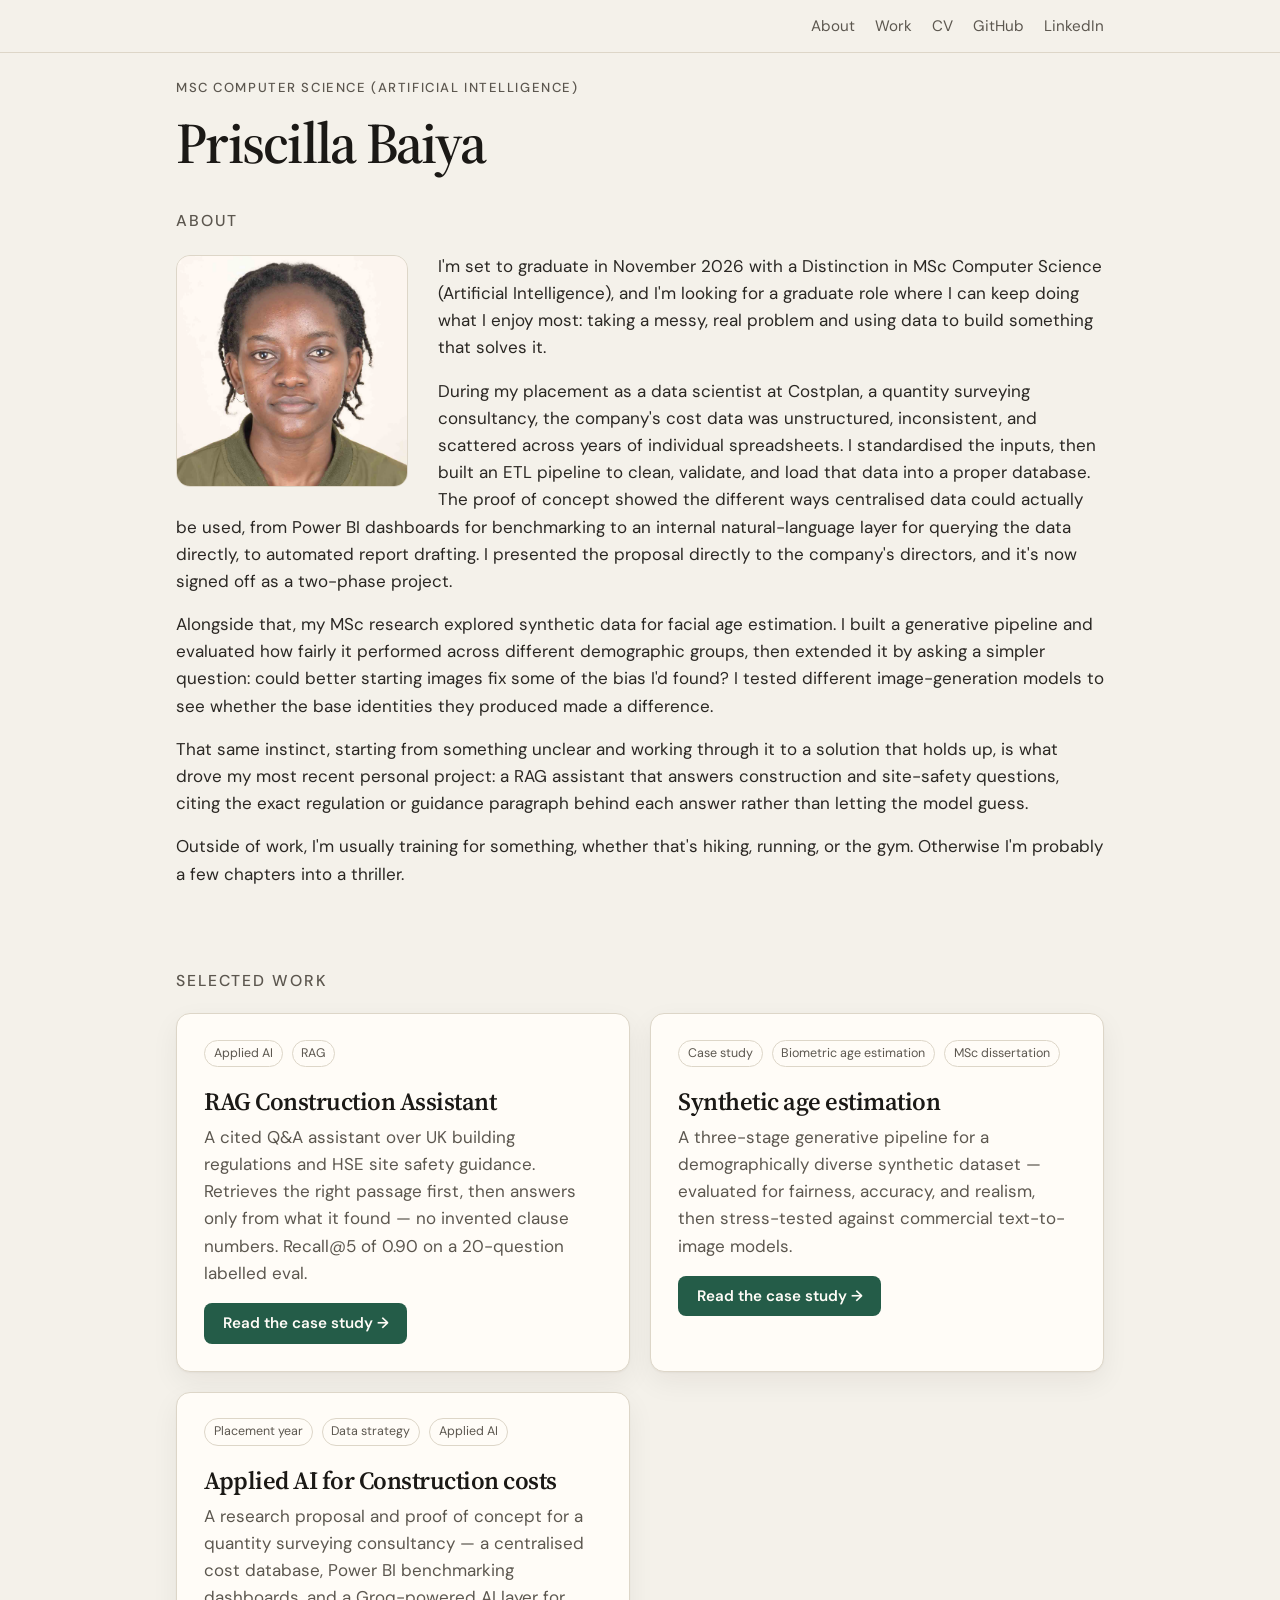
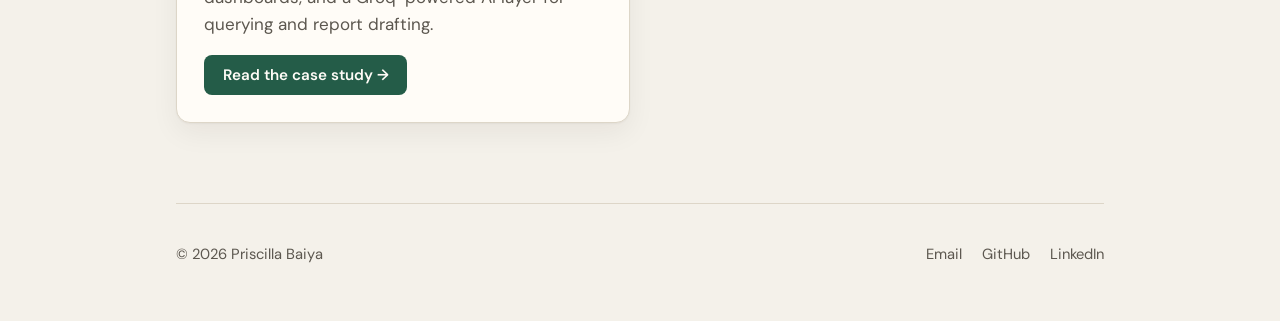
==== index.html @ 38fb129a "Point the construction case study at the cost-comparison-data-pipeline repo." ====
<!DOCTYPE html>
<html lang="en">
  <head>
    <meta charset="utf-8" />
    <meta name="viewport" content="width=device-width, initial-scale=1" />
    <title>Priscilla Baiya — Portfolio</title>
    <meta
      name="description"
      content="Portfolio of Priscilla Baiya, data scientist and MSc AI graduate. Case studies on a cited RAG assistant for UK building regulations, biometric age estimation fairness, and applied AI data pipelines."
    />
    <link rel="stylesheet" href="assets/css/style.css" />
    <link rel="stylesheet" href="assets/css/case-study.css" />
  </head>
  <body>
    <a class="skip-link" href="#main">Skip to content</a>

    <header class="site-header">
      <div class="site-header__inner">
        <nav class="nav" aria-label="Primary">
          <a href="#about">About</a>
          <a href="#work">Work</a>
          <a href="Priscilla-Baiya-CV.pdf" target="_blank" rel="noopener noreferrer">CV</a>
          <a href="https://github.com/priscilla254" rel="noopener noreferrer">GitHub</a>
          <a href="https://www.linkedin.com/in/priscilla-baiya-3439ba217" rel="noopener noreferrer">LinkedIn</a>
        </nav>
      </div>
    </header>

    <main id="main">
      <section class="hero">
        <p class="eyebrow">MSc Computer Science (Artificial Intelligence)</p>
        <h1>Priscilla Baiya</h1>
      </section>

      <section class="section" id="about">
        <h2>About</h2>
        <div class="about">
          <img
            class="about__photo"
            src="assets/images/profile.jpg"
            alt="Portrait of Priscilla Baiya"
            width="640"
            height="800"
          />
          <div class="about__copy">
            <p>
              I'm set to graduate in November 2026 with a Distinction in MSc Computer Science (Artificial Intelligence), 
              and I'm looking for a graduate role where I can keep doing what I enjoy most: 
              taking a messy, real problem and using data to build something that solves it.
            </p>
            <p>
              During my placement as a data scientist at Costplan, a
              quantity surveying consultancy, the company's cost data was
              unstructured, inconsistent, and scattered across years of
              individual spreadsheets. I standardised the inputs, then built an ETL
              pipeline to clean, validate, and load that data into a proper
              database. The proof of concept showed the different ways
              centralised data could actually be used, from Power BI
              dashboards for benchmarking to an internal natural-language
              layer for querying the data directly, to automated report
              drafting. I presented the proposal directly to the company's
              directors, and it's now signed off as a two-phase project.
            </p>
            <p>
              Alongside that, my MSc research explored synthetic data for
              facial age estimation. I built a generative pipeline and
              evaluated how fairly it performed across different demographic
              groups, then extended it by asking a simpler question: could
              better starting images fix some of the bias I'd found? I
              tested different image-generation models to see whether the
              base identities they produced made a difference.
            </p>
            <p>
                That same instinct, starting from something unclear and working
                through it to a solution that holds up, is what drove my most recent
                personal project: a RAG assistant that answers construction and
                site-safety questions, citing the exact regulation or guidance
                paragraph behind each answer rather than letting the model guess.
            </p>

            <p>
              Outside of work, I'm usually training for something, whether
              that's hiking, running, or the gym. Otherwise I'm probably a
              few chapters into a thriller.
            </p>
          </div>
        </div>
      </section>

      <section class="section" id="work">
        <h2>Selected work</h2>

        <div class="work-grid">
        <a class="card" href="case-studies/rag-construction-assistant/">
          <div>
            <p class="card__meta">
              <span class="tag">Applied AI</span>
              <span class="tag">RAG</span>
            </p>
            <h3>RAG Construction Assistant</h3>
            <p>
              A cited Q&amp;A assistant over UK building regulations and HSE
              site safety guidance. Retrieves the right passage first, then
              answers only from what it found — no invented clause numbers.
              Recall@5 of 0.90 on a 20-question labelled eval.
            </p>
            <p class="card__cta">Read the case study →</p>
          </div>
        </a>

        <a class="card" href="case-studies/synthetic-age-estimation/">
          <div>
            <p class="card__meta">
              <span class="tag">Case study</span>
              <span class="tag">Biometric age estimation</span>
              <span class="tag">MSc dissertation</span>
            </p>
            <h3>Synthetic age estimation</h3>
            <p>
              A three-stage generative pipeline for a demographically
              diverse synthetic dataset — evaluated for fairness, accuracy,
              and realism, then stress-tested against commercial
              text-to-image models.
            </p>
            <p class="card__cta">Read the case study →</p>
          </div>
        </a>

        <a class="card" href="case-studies/construction-cost-benchmarking/">
          <div>
            <p class="card__meta">
              <span class="tag">Placement year</span>
              <span class="tag">Data strategy</span>
              <span class="tag">Applied AI</span>
            </p>
            <h3>Applied AI for Construction costs</h3>
            <p>
              A research proposal and proof of concept for a quantity
              surveying consultancy — a centralised cost database, Power BI
              benchmarking dashboards, and a Groq-powered AI layer for
              querying and report drafting.
            </p>
            <p class="card__cta">Read the case study →</p>
          </div>
        </a>
        </div>
      </section>
    </main>

    <footer class="site-footer">
      <p>© <span id="year">2026</span> Priscilla Baiya</p>
      <p class="footer-links">
        <a href="mailto:priscillawambui8@gmail.com">Email</a>
        <a href="https://github.com/priscilla254" rel="noopener noreferrer">GitHub</a>
        <a href="https://www.linkedin.com/in/priscilla-baiya-3439ba217" rel="noopener noreferrer">LinkedIn</a>
      </p>
    </footer>
  </body>
</html>
---- assets/css/style.css ----
@import url("https://fonts.googleapis.com/css2?family=Source+Serif+4:ital,opsz,wght@0,8..60,400;0,8..60,600;0,8..60,700;1,8..60,400&family=DM+Sans:ital,opsz,wght@0,9..40,400;0,9..40,500;0,9..40,600;1,9..40,400&display=swap");

:root {
  --paper: #f4f1ea;
  --card: #fffcf7;
  --ink: #1b1916;
  --muted: #5c574f;
  --line: #ddd6c8;
  --accent: #245c48;
  --accent-soft: #e7f0eb;
  --placeholder: #ece7dc;
  --radius: 14px;
  --shadow: 0 1px 2px rgba(27, 25, 22, 0.04), 0 10px 28px rgba(27, 25, 22, 0.06);
  --max: 42rem;
  --wide: 58rem;
}

*,
*::before,
*::after {
  box-sizing: border-box;
}

html {
  scroll-behavior: smooth;
  scroll-padding-top: 4.25rem;
}

body {
  margin: 0;
  background: var(--paper);
  color: var(--ink);
  font-family: "DM Sans", system-ui, sans-serif;
  font-size: 1.0625rem;
  line-height: 1.6;
  text-rendering: optimizeLegibility;
}

img {
  max-width: 100%;
  height: auto;
  display: block;
}

a {
  color: var(--accent);
  text-decoration-thickness: 1px;
  text-underline-offset: 0.18em;
}

a:hover {
  color: var(--ink);
}

:focus-visible {
  outline: 2px solid var(--accent);
  outline-offset: 3px;
}

.skip-link {
  position: absolute;
  left: 1rem;
  top: -4rem;
  z-index: 40;
  padding: 0.5rem 0.85rem;
  background: var(--ink);
  color: var(--paper);
  border-radius: 6px;
}

.skip-link:focus {
  top: 1rem;
}

.site-footer,
.hero,
.section,
.article-wrap {
  width: min(var(--wide), calc(100% - 2.5rem));
  margin-inline: auto;
}

.site-header {
  position: sticky;
  top: 0;
  z-index: 20;
  width: 100%;
  margin: 0;
  padding: 0;
  background: var(--paper);
  border-bottom: 1px solid var(--line);
}

.site-header__inner {
  display: flex;
  align-items: center;
  justify-content: flex-end;
  gap: 1rem;
  width: min(var(--wide), calc(100% - 2.5rem));
  margin-inline: auto;
  padding: 0.85rem 0;
}

.site-header__inner:has(.wordmark) {
  justify-content: space-between;
}

.wordmark {
  font-weight: 600;
  letter-spacing: -0.02em;
  color: var(--ink);
  text-decoration: none;
}

.nav {
  display: flex;
  gap: 1.25rem;
  font-size: 0.95rem;
}

.nav a {
  color: var(--muted);
  text-decoration: none;
}

.nav a:hover,
.nav a[aria-current="page"] {
  color: var(--ink);
}

.hero {
  padding: 1.5rem 0 2rem;
}

.eyebrow {
  margin: 0 0 0.85rem;
  color: var(--muted);
  font-size: 0.82rem;
  font-weight: 500;
  letter-spacing: 0.12em;
  text-transform: uppercase;
}

.hero h1,
.article-header h1 {
  margin: 0;
  font-family: "Source Serif 4", Georgia, serif;
  font-size: clamp(2.35rem, 5vw, 3.6rem);
  font-weight: 600;
  letter-spacing: -0.03em;
  line-height: 1.12;
}

.hero__cta {
  display: inline-block;
  margin-top: 1.4rem;
  padding: 0.7rem 1.15rem;
  background: var(--accent);
  color: #fffcf7;
  font-weight: 600;
  font-size: 0.95rem;
  line-height: 1.2;
  border-radius: 8px;
  text-decoration: none;
  transition: background 0.2s ease;
}

.hero__cta:hover {
  background: #1c4a3a;
  color: #fffcf7;
}

.lede {
  margin: 1.1rem 0 0;
  color: var(--muted);
  font-size: clamp(1.1rem, 2vw, 1.28rem);
  line-height: 1.55;
}

.section {
  padding-bottom: 5rem;
}

.section h2 {
  margin: 0 0 1.25rem;
  font-size: calc(0.82rem + 2pt);
  font-weight: 500;
  letter-spacing: 0.12em;
  text-transform: uppercase;
  color: var(--muted);
}

.about::after {
  content: "";
  display: table;
  clear: both;
}

.about__photo {
  float: left;
  width: 14.5rem;
  max-width: 42%;
  aspect-ratio: 1;
  object-fit: cover;
  object-position: center 18%;
  margin: 0.15rem 1.85rem 0.85rem 0;
  border-radius: var(--radius);
  border: 1px solid var(--line);
  background: var(--placeholder);
}

.about__copy {
  display: contents;
}

.about__copy p {
  margin: 0 0 1rem;
  color: #2a2723;
}

.about__copy p:last-child {
  margin-bottom: 0;
}

.card {
  display: grid;
  gap: 1.35rem;
  padding: 1.6rem 1.7rem 1.7rem;
  background: var(--card);
  border: 1px solid var(--line);
  border-radius: var(--radius);
  box-shadow: var(--shadow);
  text-decoration: none;
  color: inherit;
  transition: transform 0.2s ease, border-color 0.2s ease;
}

.card:hover {
  transform: translateY(-2px);
  border-color: #cfc6b4;
  color: inherit;
}

.card__meta {
  display: flex;
  flex-wrap: wrap;
  gap: 0.55rem;
  margin: 0 0 0.7rem;
}

.tag {
  display: inline-block;
  padding: 0.18rem 0.55rem;
  border: 1px solid var(--line);
  border-radius: 999px;
  color: var(--muted);
  font-size: 0.78rem;
}

.card h3 {
  margin: 1.15rem 0 0.45rem;
  font-family: "Source Serif 4", Georgia, serif;
  font-size: 1.55rem;
  font-weight: 600;
  letter-spacing: -0.02em;
  line-height: 1.25;
}

.card p {
  margin: 0;
  color: var(--muted);
}

.card .card__cta {
  display: inline-block;
  width: fit-content;
  margin-top: 1rem;
  padding: 0.7rem 1.15rem;
  background: var(--accent);
  color: #fffcf7;
  font-weight: 600;
  font-size: 0.95rem;
  line-height: 1.2;
  border-radius: 8px;
  transition: background 0.2s ease;
}

.card:hover .card__cta {
  background: #1c4a3a;
  color: #fffcf7;
}

.site-footer {
  display: flex;
  flex-wrap: wrap;
  gap: 0.75rem 1.5rem;
  justify-content: space-between;
  padding: 1.5rem 0 2.5rem;
  border-top: 1px solid var(--line);
  color: var(--muted);
  font-size: 0.92rem;
}

.site-footer a {
  color: var(--muted);
  text-decoration: none;
}

.site-footer a:hover {
  color: var(--ink);
}

.footer-links {
  display: flex;
  flex-wrap: wrap;
  gap: 1rem 1.25rem;
}

/* Case study */
.article-wrap {
  max-width: var(--max);
  padding-bottom: 4.5rem;
}

.back {
  display: inline-block;
  margin: 0.4rem 0 2rem;
  color: var(--muted);
  text-decoration: none;
  font-size: 0.92rem;
}

.back:hover {
  color: var(--ink);
}

.article-header {
  margin-bottom: 2.4rem;
}

.article-header p.meta {
  margin: 1rem 0 0;
  color: var(--muted);
  font-size: 0.95rem;
}

article h2 {
  margin: 2.6rem 0 0.85rem;
  font-family: "Source Serif 4", Georgia, serif;
  font-size: 1.65rem;
  font-weight: 600;
  letter-spacing: -0.02em;
  line-height: 1.25;
}

article h3 {
  margin: 1.8rem 0 0.55rem;
  font-size: 1.08rem;
  font-weight: 600;
}

article p,
article li {
  color: #2a2723;
}

article p {
  margin: 0 0 1.05rem;
}

article table {
  width: 100%;
  border-collapse: collapse;
  font-size: 0.92rem;
}

article th,
article td {
  text-align: left;
  padding: 0.7rem 0.85rem;
  border-bottom: 1px solid var(--line);
  vertical-align: top;
}

article th {
  color: var(--muted);
  font-weight: 500;
  font-size: 0.82rem;
  letter-spacing: 0.04em;
  text-transform: uppercase;
}

article ul,
article ol {
  margin: 0 0 1.15rem;
  padding-left: 1.2rem;
}

article li + li {
  margin-top: 0.4rem;
}

.stats {
  display: grid;
  grid-template-columns: 1fr 1fr;
  gap: 0.85rem;
  margin: 1.6rem 0 1.8rem;
}

.stat {
  padding: 1.15rem 1.2rem 1.2rem;
  background: var(--accent-soft);
  border-radius: 12px;
}

.stat strong {
  display: block;
  font-family: "Source Serif 4", Georgia, serif;
  font-size: 1.45rem;
  font-weight: 600;
  letter-spacing: -0.02em;
  line-height: 1.2;
  color: var(--accent);
}

.stat span {
  display: block;
  margin-top: 0.35rem;
  color: var(--muted);
  font-size: 0.9rem;
  line-height: 1.4;
}

.figure {
  margin: 1.7rem 0 1.9rem;
}

.figure__frame {
  display: grid;
  place-items: center;
  min-height: 14rem;
  padding: 1.5rem;
  background: var(--placeholder);
  border: 1px dashed #c9c0b0;
  border-radius: 12px;
  text-align: center;
  color: var(--muted);
}

.figure__frame strong {
  display: block;
  margin-bottom: 0.3rem;
  color: var(--ink);
  font-weight: 500;
}

.figure__frame small {
  display: block;
  font-family: ui-monospace, SFMono-Regular, Menlo, Consolas, monospace;
  font-size: 0.78rem;
}

.figure img {
  width: 100%;
  border-radius: 12px;
  border: 1px solid var(--line);
  background: var(--card);
}

figcaption {
  margin-top: 0.65rem;
  color: var(--muted);
  font-size: 0.9rem;
  line-height: 1.45;
}

.callout {
  margin: 1.6rem 0;
  padding: 1.1rem 1.2rem;
  border-left: 3px solid var(--accent);
  background: var(--card);
}

.callout p {
  margin: 0;
}

@media (max-width: 640px) {
  .site-footer,
  .hero,
  .section,
  .article-wrap,
  .site-header__inner {
    width: min(var(--wide), calc(100% - 1.6rem));
  }

  .nav {
    flex-wrap: wrap;
    justify-content: flex-end;
  }

  .hero {
    padding: 1.15rem 0 1.6rem;
  }

  .stats {
    grid-template-columns: 1fr;
  }

  .about__photo {
    width: 9.75rem;
    max-width: 38%;
    margin: 0.1rem 1.1rem 0.65rem 0;
  }

  .site-footer {
    flex-direction: column;
  }

  .figure__frame {
    min-height: 11rem;
  }
}
---- assets/css/case-study.css ----
/* ---- Case study: skimmable layout additions ---- */

/* Wider wrap just for case study pages that use the two-column body */
.article-wrap--wide {
  max-width: var(--wide);
}

.article-wrap--wide .article-header,
.article-wrap--wide .lede {
  max-width: none;
  width: 100%;
}

/* At-a-glance band: the whole story in one horizontal scan */
.glance {
  display: grid;
  grid-template-columns: repeat(4, 1fr);
  gap: 0.75rem;
  margin: 2rem 0 3rem;
  padding: 1.4rem 1.5rem;
  background: var(--card);
  border: 1px solid var(--line);
  border-radius: var(--radius);
  box-shadow: var(--shadow);
}

.glance__item {
  padding-inline: 0.9rem;
  border-left: 2px solid var(--line);
}

.glance__item:first-child {
  border-left: none;
  padding-left: 0;
}

.glance__item strong {
  display: block;
  font-family: "Source Serif 4", Georgia, serif;
  font-size: 1.5rem;
  font-weight: 600;
  letter-spacing: -0.02em;
  color: var(--accent);
  line-height: 1.15;
}

.glance__item span {
  display: block;
  margin-top: 0.3rem;
  color: var(--muted);
  font-size: 0.85rem;
  line-height: 1.35;
}

.pipeline-flow {
  display: flex;
  flex-wrap: wrap;
  align-items: stretch;
  gap: 0.55rem 0.35rem;
  margin: 2rem 0 3rem;
  padding: 1.25rem 1.3rem;
  background: var(--card);
  border: 1px solid var(--line);
  border-radius: var(--radius);
  box-shadow: var(--shadow);
}

.pipeline-flow__step {
  flex: 1 1 8.5rem;
  min-width: 7.5rem;
  padding: 0.85rem 0.9rem 0.95rem;
  background: var(--paper);
  border: 1px solid var(--line);
  border-radius: 12px;
}

.pipeline-flow__step strong {
  display: block;
  font-family: "Source Serif 4", Georgia, serif;
  font-size: 1.05rem;
  font-weight: 600;
  letter-spacing: -0.02em;
  line-height: 1.2;
  color: var(--ink);
}

.pipeline-flow__step span {
  display: block;
  margin-top: 0.35rem;
  color: var(--muted);
  font-size: 0.82rem;
  line-height: 1.35;
}

.pipeline-flow__step--accent {
  background: var(--accent-soft);
  border-color: transparent;
}

.pipeline-flow__step--accent strong {
  color: var(--accent);
}

.pipeline-flow__arrow {
  display: flex;
  align-items: center;
  color: var(--accent);
  font-size: 1.15rem;
  font-weight: 600;
  padding-inline: 0.1rem;
}

@media (max-width: 900px) {
  .pipeline-flow__arrow {
    display: none;
  }
}

/* Two-column editorial layout: running text left, callouts/figures right */
.layout {
  display: grid;
  grid-template-columns: minmax(0, 1.5fr) minmax(0, 1fr);
  gap: 0 2.75rem;
  align-items: start;
}

.layout > .layout__main {
  min-width: 0;
}

.layout > .layout__rail {
  min-width: 0;
  position: sticky;
  top: 4.25rem;
  align-self: start;
  max-height: calc(100vh - 5.75rem);
  overflow-y: auto;
  display: grid;
  gap: 1.25rem;
}

/* rail cards: compact figures/callouts that sit beside the paragraph they support */
.rail-card {
  padding: 1.1rem 1.2rem 1.2rem;
  background: var(--card);
  border: 1px solid var(--line);
  border-radius: 12px;
}

.rail-card img {
  width: 100%;
  height: auto;
  border-radius: 8px;
  margin-bottom: 0.7rem;
}

.rail-card__label {
  margin: 0 0 0.35rem;
  color: var(--muted);
  font-size: 0.78rem;
  font-weight: 500;
  letter-spacing: 0.06em;
  text-transform: uppercase;
}

.rail-card p {
  margin: 0;
  color: var(--muted);
  font-size: 0.92rem;
  line-height: 1.5;
}

/* Pipeline diagram block: replaces long prose in the approach section */
.pipeline {
  margin: 1.6rem 0 1rem;
  padding: 1rem;
  background: var(--card);
  border: 1px solid var(--line);
  border-radius: var(--radius);
}

.pipeline img,
.pipeline svg {
  width: 100%;
  height: auto;
  display: block;
}

.pipeline-note {
  margin: 0.9rem 0 2rem;
  color: var(--muted);
  font-size: 0.92rem;
}

.pipeline-note a {
  font-weight: 500;
}

/* Follow-up stat grid: replaces prose-heavy summary */
.result-grid {
  display: grid;
  grid-template-columns: repeat(3, 1fr);
  gap: 0.85rem;
  margin: 1.5rem 0 2rem;
}

.result-grid .stat {
  background: var(--accent-soft);
}

.results-table-wrap {
  margin: 1.5rem 0 2rem;
  overflow-x: auto;
}

.results-table tbody tr:last-child {
  background: var(--accent-soft);
}

.results-table tbody tr:last-child th,
.results-table tbody tr:last-child td {
  font-weight: 600;
  border-bottom: none;
}

@media (max-width: 900px) {
  .layout {
    grid-template-columns: 1fr;
  }

  .layout > .layout__rail {
    position: static;
    order: -1;
    grid-template-columns: 1fr 1fr;
    max-height: none;
    overflow: visible;
  }

  .glance {
    grid-template-columns: 1fr 1fr;
  }

  .glance__item {
    border-left: none;
    padding-left: 0;
  }

  .result-grid {
    grid-template-columns: 1fr;
  }
}

@media (max-width: 640px) {
  .layout > .layout__rail {
    grid-template-columns: 1fr;
  }

  .glance {
    grid-template-columns: 1fr;
  }
}

/* Keep the sticky rail from painting over the footer */
.article-wrap--wide ~ .site-footer,
body > .site-footer {
  position: relative;
  z-index: 2;
  background: var(--paper);
}

/* Homepage: side-by-side project cards */
.work-grid {
  display: grid;
  grid-template-columns: 1fr 1fr;
  gap: 1.25rem;
}

@media (max-width: 720px) {
  .work-grid {
    grid-template-columns: 1fr;
  }

  .pager:has(> :nth-child(2)) {
    grid-template-columns: 1fr;
  }

  .pager:has(> :nth-child(2)) .pager__link:last-child {
    text-align: left;
  }
}

.page-nav {
  display: flex;
  flex-wrap: wrap;
  justify-content: space-between;
  gap: 0.75rem 1.5rem;
}

.page-nav .back {
  margin-bottom: 2rem;
}

.pager {
  display: grid;
  gap: 0.85rem;
  margin-top: 2.5rem;
  padding-top: 1.5rem;
  border-top: 1px solid var(--line);
}

.pager:has(> :nth-child(2)) {
  grid-template-columns: 1fr 1fr;
}

.pager__link {
  display: grid;
  gap: 0.25rem;
  text-decoration: none;
  color: inherit;
}

.pager__link--prev {
  text-align: left;
}

.pager:has(> :nth-child(2)) .pager__link:last-child {
  text-align: right;
}

.pager__label {
  color: var(--muted);
  font-size: 0.82rem;
  font-weight: 500;
  letter-spacing: 0.08em;
  text-transform: uppercase;
}

.pager__title {
  font-family: "Source Serif 4", Georgia, serif;
  font-size: 1.2rem;
  font-weight: 600;
  letter-spacing: -0.02em;
  line-height: 1.3;
  color: var(--accent);
}

.pager__link:hover .pager__title {
  color: var(--ink);
}
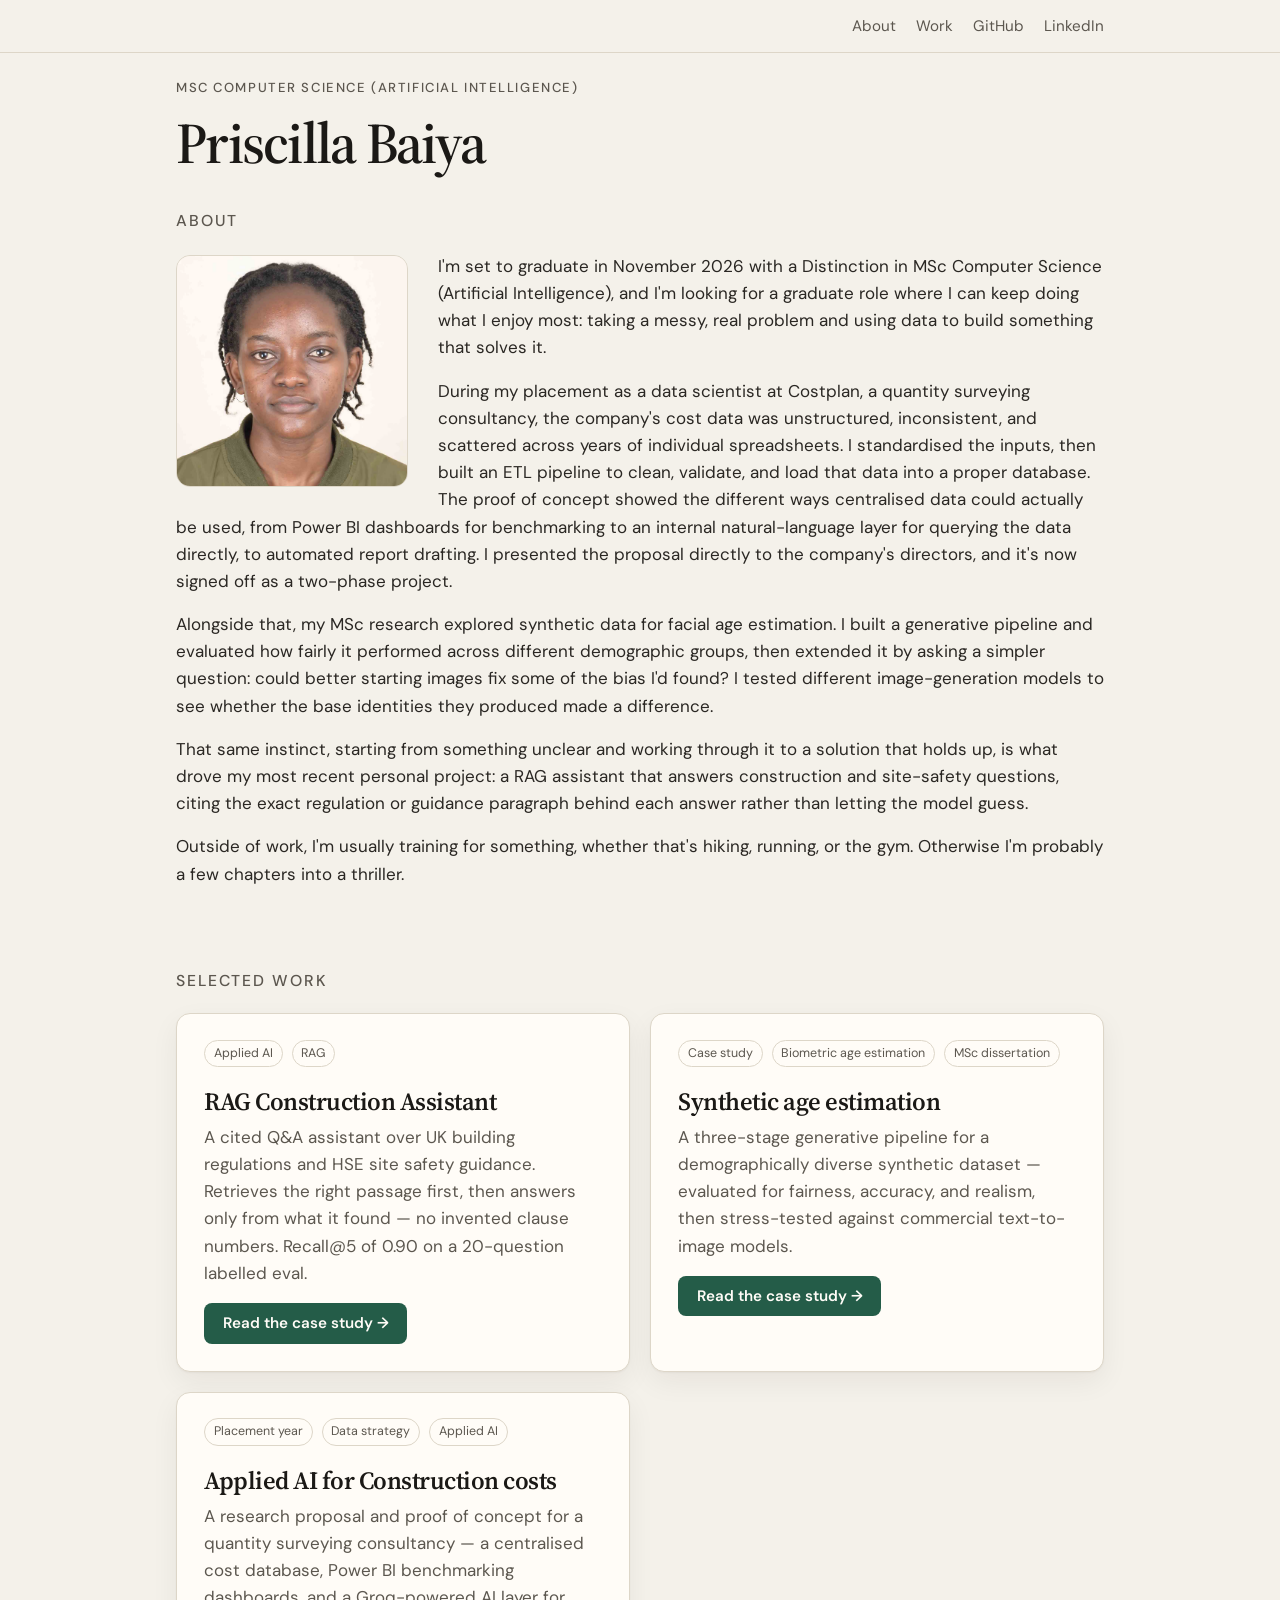
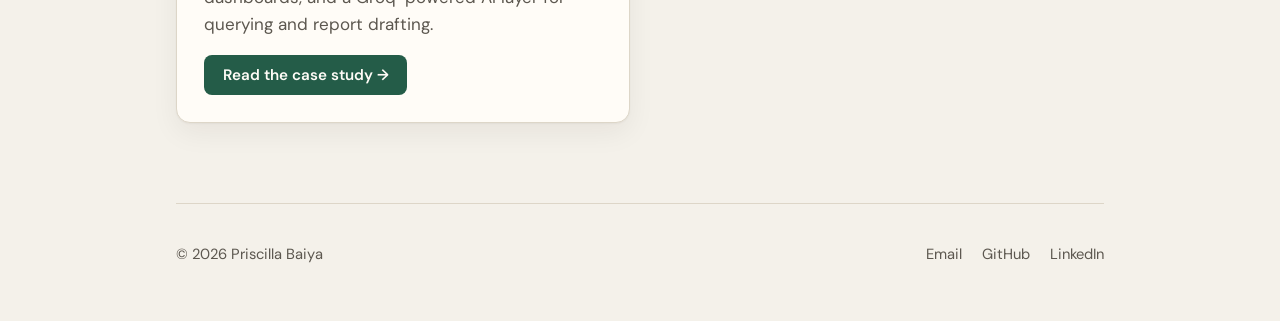
==== commit ba50220f: "remove cv from navbar" ====
--- a/index.html
+++ b/index.html
@@ -19,7 +19,6 @@
         <nav class="nav" aria-label="Primary">
           <a href="#about">About</a>
           <a href="#work">Work</a>
-          <a href="Priscilla-Baiya-CV.pdf" target="_blank" rel="noopener noreferrer">CV</a>
           <a href="https://github.com/priscilla254" rel="noopener noreferrer">GitHub</a>
           <a href="https://www.linkedin.com/in/priscilla-baiya-3439ba217" rel="noopener noreferrer">LinkedIn</a>
         </nav>
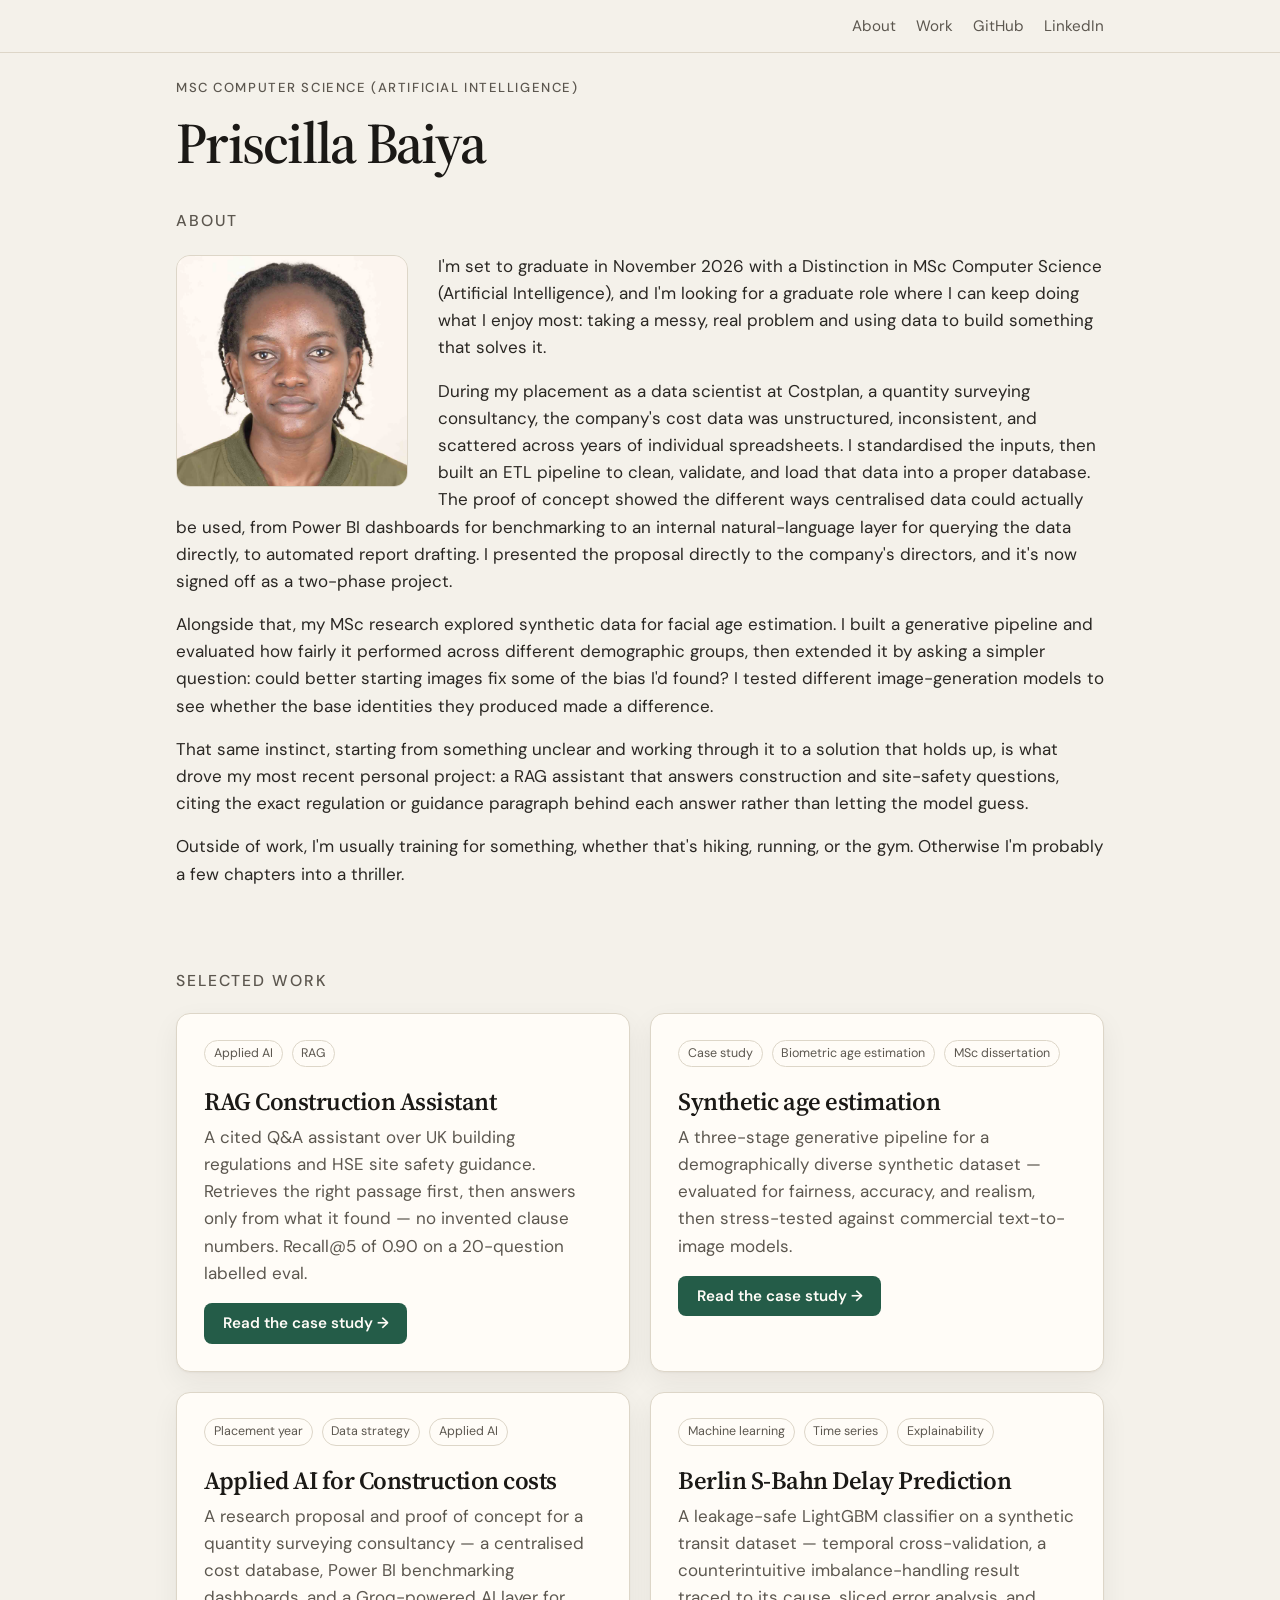
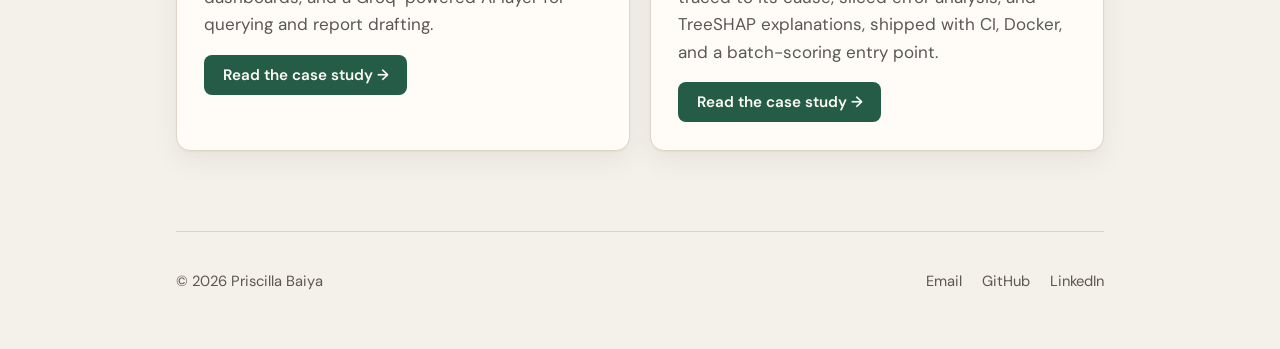
==== commit 44165512: "Add Berlin S-Bahn Delay Prediction case study A fourth case study for the leakage-safe LightGBM dela" ====
--- a/index.html
+++ b/index.html
@@ -6,7 +6,7 @@
     <title>Priscilla Baiya — Portfolio</title>
     <meta
       name="description"
-      content="Portfolio of Priscilla Baiya, data scientist and MSc AI graduate. Case studies on a cited RAG assistant for UK building regulations, biometric age estimation fairness, and applied AI data pipelines."
+      content="Portfolio of Priscilla Baiya, data scientist and MSc AI graduate. Case studies on a cited RAG assistant for UK building regulations, biometric age estimation fairness, applied AI data pipelines, and transit delay prediction."
     />
     <link rel="stylesheet" href="assets/css/style.css" />
     <link rel="stylesheet" href="assets/css/case-study.css" />
@@ -142,6 +142,25 @@
             <p class="card__cta">Read the case study →</p>
           </div>
         </a>
+
+        <a class="card" href="case-studies/sbahn-delay-prediction/">
+          <div>
+            <p class="card__meta">
+              <span class="tag">Machine learning</span>
+              <span class="tag">Time series</span>
+              <span class="tag">Explainability</span>
+            </p>
+            <h3>Berlin S-Bahn Delay Prediction</h3>
+            <p>
+              A leakage-safe LightGBM classifier on a synthetic transit
+              dataset — temporal cross-validation, a counterintuitive
+              imbalance-handling result traced to its cause, sliced error
+              analysis, and TreeSHAP explanations, shipped with CI, Docker,
+              and a batch-scoring entry point.
+            </p>
+            <p class="card__cta">Read the case study →</p>
+          </div>
+        </a>
         </div>
       </section>
     </main>
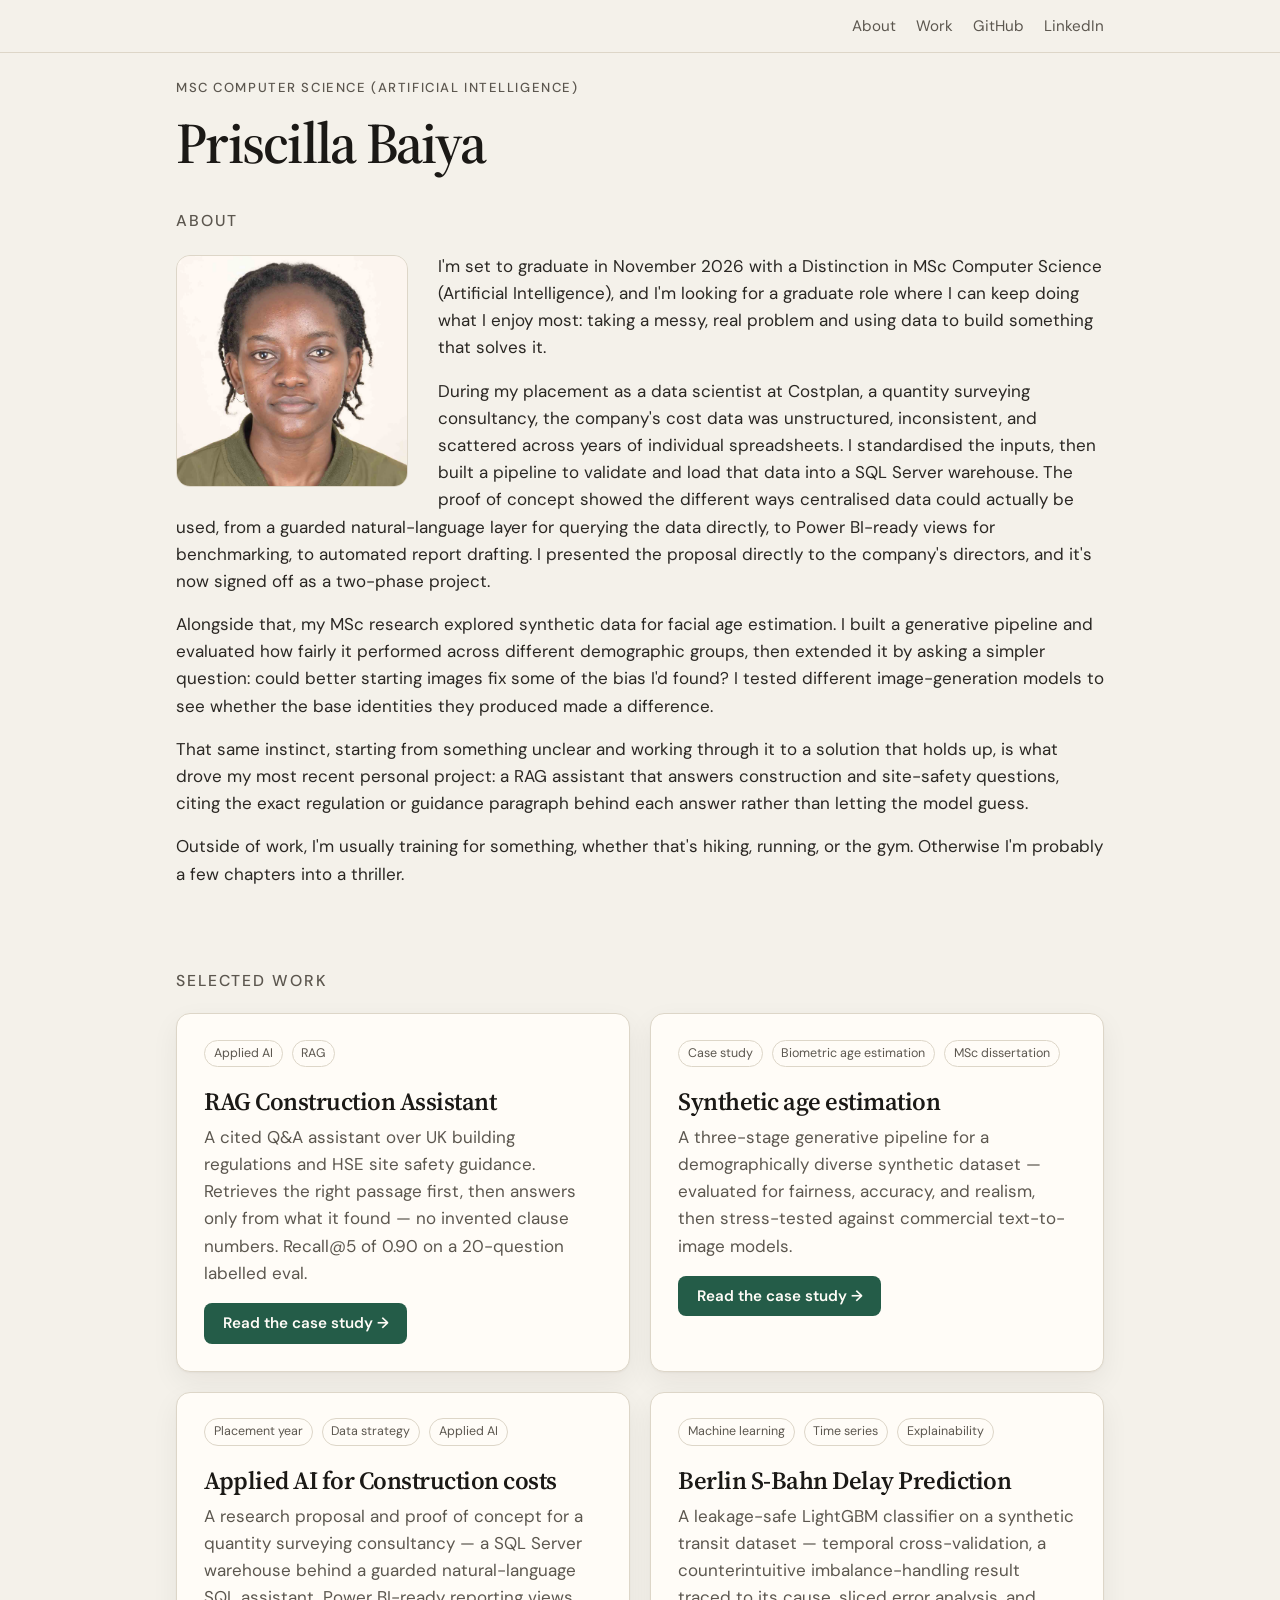
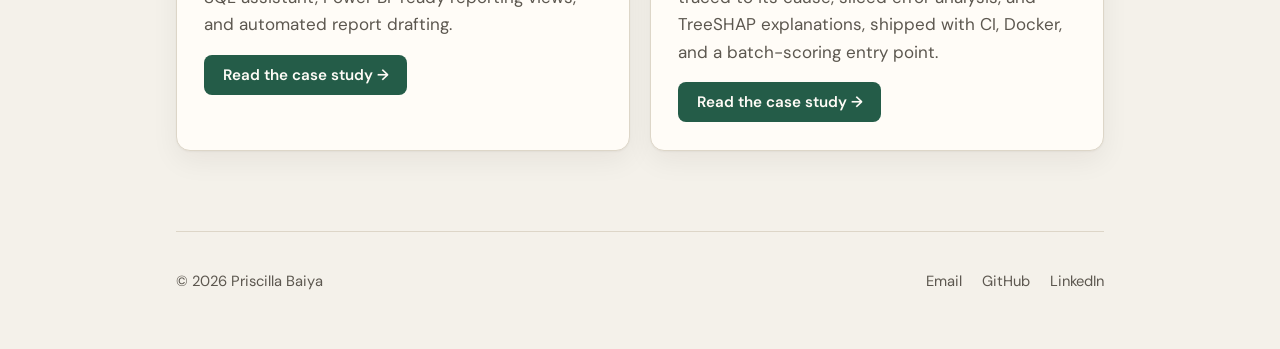
==== commit 90ebf219: "Update construction cost case study to match the current pipeline repo The project has moved past th" ====
--- a/index.html
+++ b/index.html
@@ -51,12 +51,12 @@
               During my placement as a data scientist at Costplan, a
               quantity surveying consultancy, the company's cost data was
               unstructured, inconsistent, and scattered across years of
-              individual spreadsheets. I standardised the inputs, then built an ETL
-              pipeline to clean, validate, and load that data into a proper
-              database. The proof of concept showed the different ways
-              centralised data could actually be used, from Power BI
-              dashboards for benchmarking to an internal natural-language
-              layer for querying the data directly, to automated report
+              individual spreadsheets. I standardised the inputs, then built a
+              pipeline to validate and load that data into a SQL Server
+              warehouse. The proof of concept showed the different ways
+              centralised data could actually be used, from a guarded
+              natural-language layer for querying the data directly, to
+              Power BI-ready views for benchmarking, to automated report
               drafting. I presented the proposal directly to the company's
               directors, and it's now signed off as a two-phase project.
             </p>
@@ -135,9 +135,9 @@
             <h3>Applied AI for Construction costs</h3>
             <p>
               A research proposal and proof of concept for a quantity
-              surveying consultancy — a centralised cost database, Power BI
-              benchmarking dashboards, and a Groq-powered AI layer for
-              querying and report drafting.
+              surveying consultancy — a SQL Server warehouse behind a
+              guarded natural-language SQL assistant, Power BI-ready
+              reporting views, and automated report drafting.
             </p>
             <p class="card__cta">Read the case study →</p>
           </div>
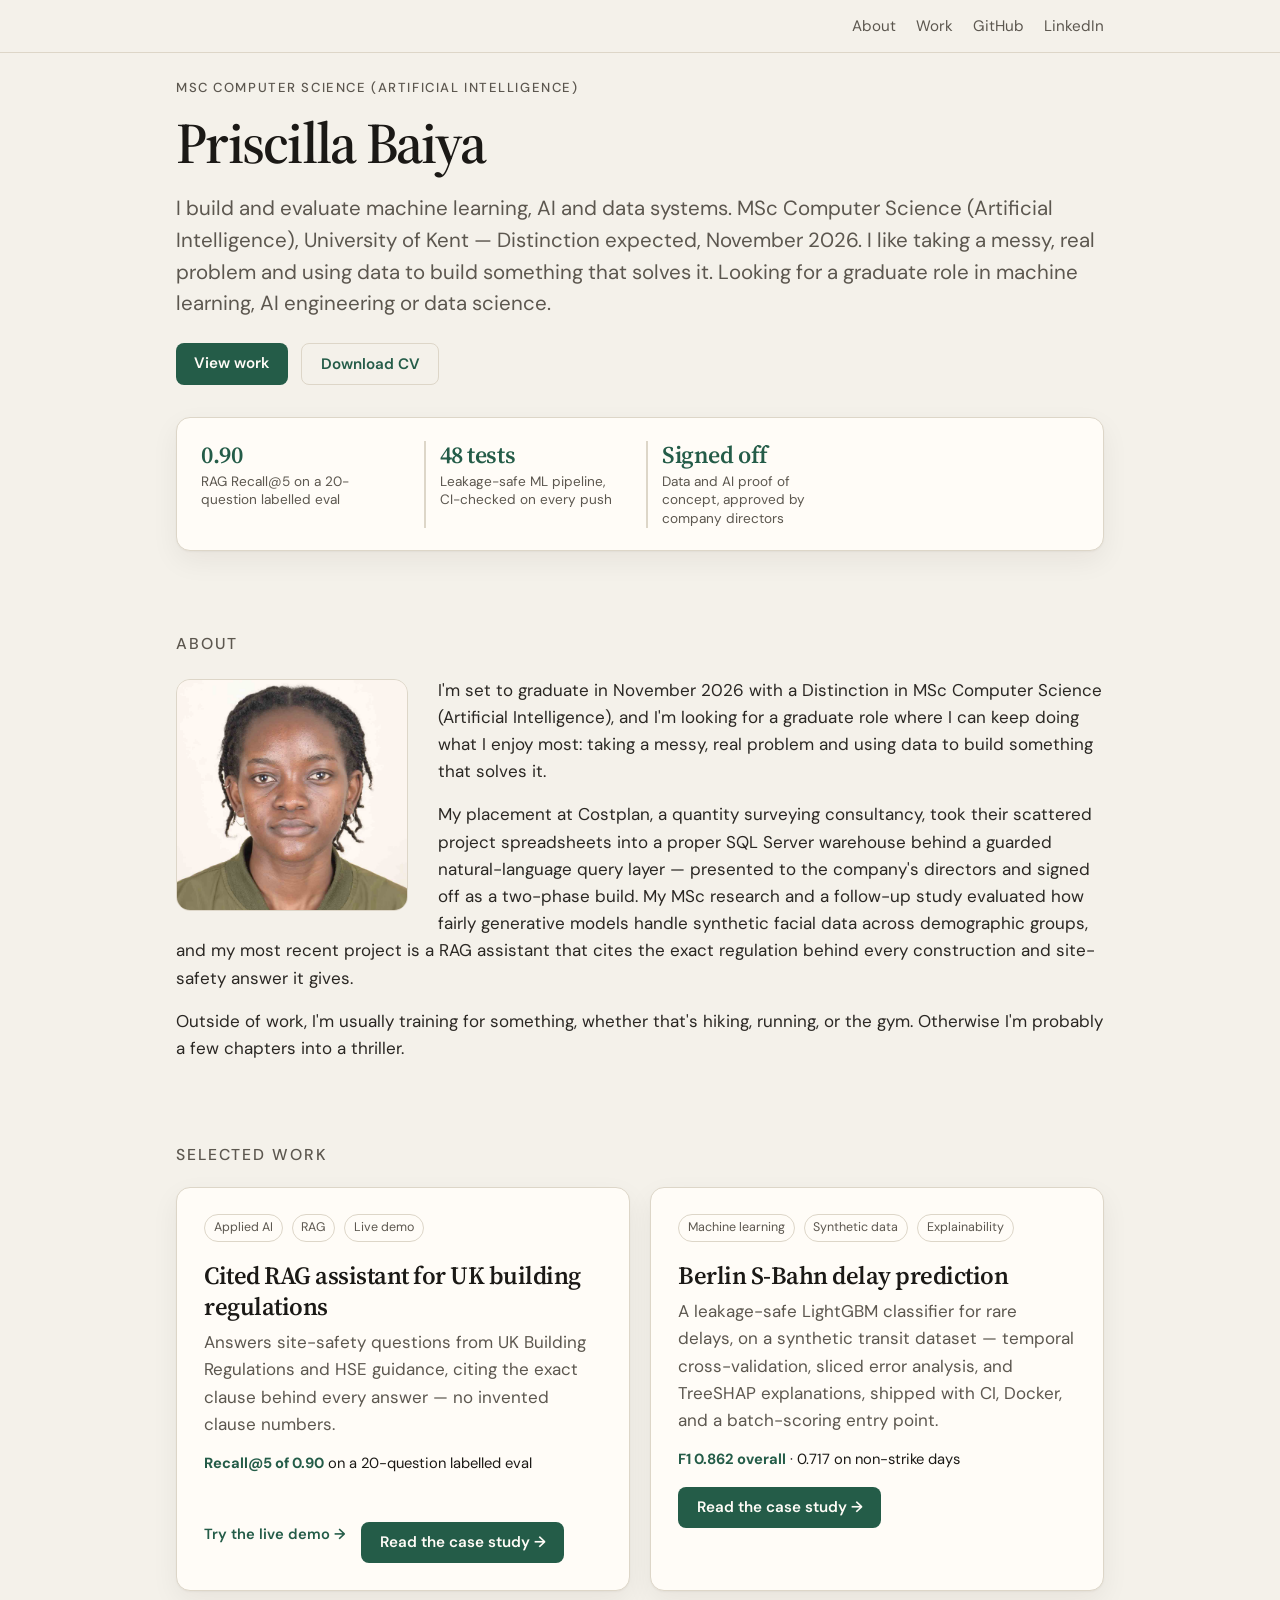
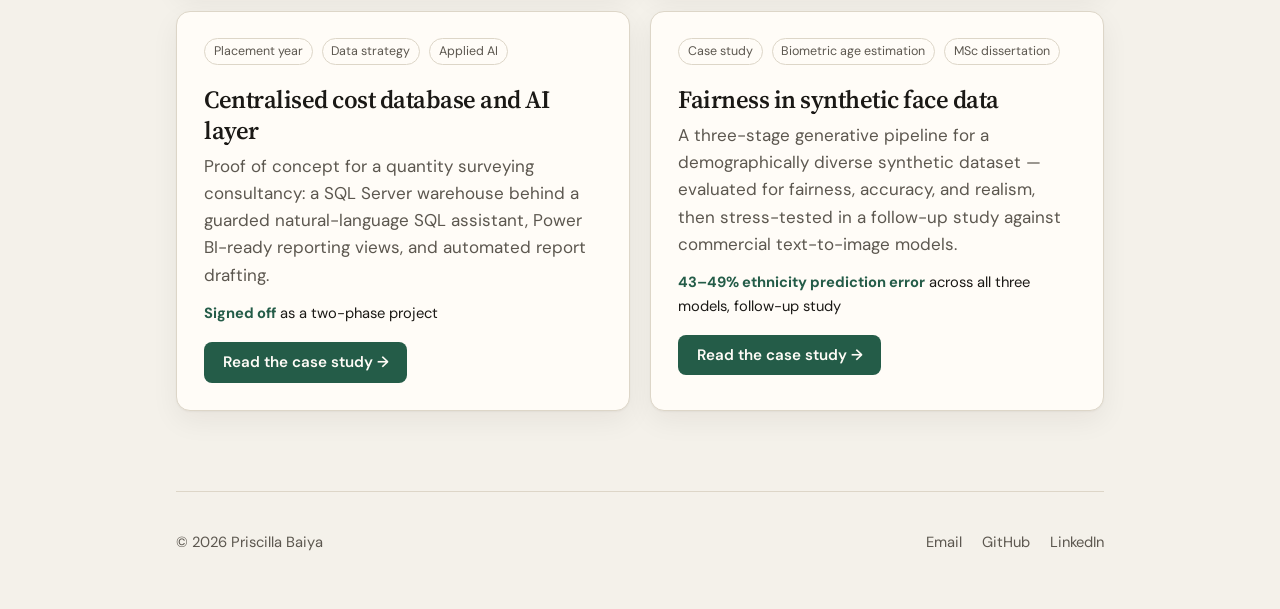
==== commit fb4edfac: "Rework homepage hero and project cards per portfolio review feedback Hero: replace the degree-line o" ====
--- a/index.html
+++ b/index.html
@@ -29,6 +29,32 @@
       <section class="hero">
         <p class="eyebrow">MSc Computer Science (Artificial Intelligence)</p>
         <h1>Priscilla Baiya</h1>
+        <p class="lede">
+          I build and evaluate machine learning, AI and data systems.
+          MSc Computer Science (Artificial Intelligence), University of
+          Kent — Distinction expected, November 2026. I like taking a
+          messy, real problem and using data to build something that
+          solves it. Looking for a graduate role in machine learning, AI
+          engineering or data science.
+        </p>
+        <p class="hero__actions">
+          <a class="hero__cta" href="#work">View work</a>
+          <a class="hero__cta hero__cta--ghost" href="assets/cv.pdf">Download CV</a>
+        </p>
+        <div class="glance hero__proof">
+          <div class="glance__item">
+            <strong>0.90</strong>
+            <span>RAG Recall@5 on a 20-question labelled eval</span>
+          </div>
+          <div class="glance__item">
+            <strong>48 tests</strong>
+            <span>Leakage-safe ML pipeline, CI-checked on every push</span>
+          </div>
+          <div class="glance__item">
+            <strong>Signed off</strong>
+            <span>Data and AI proof of concept, approved by company directors</span>
+          </div>
+        </div>
       </section>
 
       <section class="section" id="about">
@@ -43,40 +69,23 @@
           />
           <div class="about__copy">
             <p>
-              I'm set to graduate in November 2026 with a Distinction in MSc Computer Science (Artificial Intelligence), 
-              and I'm looking for a graduate role where I can keep doing what I enjoy most: 
-              taking a messy, real problem and using data to build something that solves it.
+              I'm set to graduate in November 2026 with a Distinction in MSc
+              Computer Science (Artificial Intelligence), and I'm looking for
+              a graduate role where I can keep doing what I enjoy most:
+              taking a messy, real problem and using data to build something
+              that solves it.
             </p>
             <p>
-              During my placement as a data scientist at Costplan, a
-              quantity surveying consultancy, the company's cost data was
-              unstructured, inconsistent, and scattered across years of
-              individual spreadsheets. I standardised the inputs, then built a
-              pipeline to validate and load that data into a SQL Server
-              warehouse. The proof of concept showed the different ways
-              centralised data could actually be used, from a guarded
-              natural-language layer for querying the data directly, to
-              Power BI-ready views for benchmarking, to automated report
-              drafting. I presented the proposal directly to the company's
-              directors, and it's now signed off as a two-phase project.
+              My placement at Costplan, a quantity surveying consultancy,
+              took their scattered project spreadsheets into a proper SQL
+              Server warehouse behind a guarded natural-language query
+              layer — presented to the company's directors and signed off
+              as a two-phase build. My MSc research and a follow-up study
+              evaluated how fairly generative models handle synthetic
+              facial data across demographic groups, and my most recent
+              project is a RAG assistant that cites the exact regulation
+              behind every construction and site-safety answer it gives.
             </p>
-            <p>
-              Alongside that, my MSc research explored synthetic data for
-              facial age estimation. I built a generative pipeline and
-              evaluated how fairly it performed across different demographic
-              groups, then extended it by asking a simpler question: could
-              better starting images fix some of the bias I'd found? I
-              tested different image-generation models to see whether the
-              base identities they produced made a difference.
-            </p>
-            <p>
-                That same instinct, starting from something unclear and working
-                through it to a solution that holds up, is what drove my most recent
-                personal project: a RAG assistant that answers construction and
-                site-safety questions, citing the exact regulation or guidance
-                paragraph behind each answer rather than letting the model guess.
-            </p>
-
             <p>
               Outside of work, I'm usually training for something, whether
               that's hiking, running, or the gym. Otherwise I'm probably a
@@ -90,19 +99,61 @@
         <h2>Selected work</h2>
 
         <div class="work-grid">
-        <a class="card" href="case-studies/rag-construction-assistant/">
+        <div class="card card--multi">
           <div>
             <p class="card__meta">
               <span class="tag">Applied AI</span>
               <span class="tag">RAG</span>
+              <span class="tag">Live demo</span>
             </p>
-            <h3>RAG Construction Assistant</h3>
+            <h3>Cited RAG assistant for UK building regulations</h3>
             <p>
-              A cited Q&amp;A assistant over UK building regulations and HSE
-              site safety guidance. Retrieves the right passage first, then
-              answers only from what it found — no invented clause numbers.
-              Recall@5 of 0.90 on a 20-question labelled eval.
+              Answers site-safety questions from UK Building Regulations and
+              HSE guidance, citing the exact clause behind every answer — no
+              invented clause numbers.
             </p>
+            <p class="card__metric"><strong>Recall@5 of 0.90</strong> on a 20-question labelled eval</p>
+          </div>
+          <p class="card__links">
+            <a href="https://priscilla-buildregs-assistant.streamlit.app/" target="_blank" rel="noopener noreferrer">Try the live demo →</a>
+            <a class="card__cta" href="case-studies/rag-construction-assistant/">Read the case study →</a>
+          </p>
+        </div>
+
+        <a class="card" href="case-studies/sbahn-delay-prediction/">
+          <div>
+            <p class="card__meta">
+              <span class="tag">Machine learning</span>
+              <span class="tag">Synthetic data</span>
+              <span class="tag">Explainability</span>
+            </p>
+            <h3>Berlin S-Bahn delay prediction</h3>
+            <p>
+              A leakage-safe LightGBM classifier for rare delays, on a
+              synthetic transit dataset — temporal cross-validation, sliced
+              error analysis, and TreeSHAP explanations, shipped with CI,
+              Docker, and a batch-scoring entry point.
+            </p>
+            <p class="card__metric"><strong>F1 0.862 overall</strong> · 0.717 on non-strike days</p>
+            <p class="card__cta">Read the case study →</p>
+          </div>
+        </a>
+
+        <a class="card" href="case-studies/construction-cost-benchmarking/">
+          <div>
+            <p class="card__meta">
+              <span class="tag">Placement year</span>
+              <span class="tag">Data strategy</span>
+              <span class="tag">Applied AI</span>
+            </p>
+            <h3>Centralised cost database and AI layer</h3>
+            <p>
+              Proof of concept for a quantity surveying consultancy: a SQL
+              Server warehouse behind a guarded natural-language SQL
+              assistant, Power BI-ready reporting views, and automated
+              report drafting.
+            </p>
+            <p class="card__metric"><strong>Signed off</strong> as a two-phase project</p>
             <p class="card__cta">Read the case study →</p>
           </div>
         </a>
@@ -114,50 +165,14 @@
               <span class="tag">Biometric age estimation</span>
               <span class="tag">MSc dissertation</span>
             </p>
-            <h3>Synthetic age estimation</h3>
+            <h3>Fairness in synthetic face data</h3>
             <p>
               A three-stage generative pipeline for a demographically
               diverse synthetic dataset — evaluated for fairness, accuracy,
-              and realism, then stress-tested against commercial
-              text-to-image models.
+              and realism, then stress-tested in a follow-up study against
+              commercial text-to-image models.
             </p>
-            <p class="card__cta">Read the case study →</p>
-          </div>
-        </a>
-
-        <a class="card" href="case-studies/construction-cost-benchmarking/">
-          <div>
-            <p class="card__meta">
-              <span class="tag">Placement year</span>
-              <span class="tag">Data strategy</span>
-              <span class="tag">Applied AI</span>
-            </p>
-            <h3>Applied AI for Construction costs</h3>
-            <p>
-              A research proposal and proof of concept for a quantity
-              surveying consultancy — a SQL Server warehouse behind a
-              guarded natural-language SQL assistant, Power BI-ready
-              reporting views, and automated report drafting.
-            </p>
-            <p class="card__cta">Read the case study →</p>
-          </div>
-        </a>
-
-        <a class="card" href="case-studies/sbahn-delay-prediction/">
-          <div>
-            <p class="card__meta">
-              <span class="tag">Machine learning</span>
-              <span class="tag">Time series</span>
-              <span class="tag">Explainability</span>
-            </p>
-            <h3>Berlin S-Bahn Delay Prediction</h3>
-            <p>
-              A leakage-safe LightGBM classifier on a synthetic transit
-              dataset — temporal cross-validation, a counterintuitive
-              imbalance-handling result traced to its cause, sliced error
-              analysis, and TreeSHAP explanations, shipped with CI, Docker,
-              and a batch-scoring entry point.
-            </p>
+            <p class="card__metric"><strong>43–49% ethnicity prediction error</strong> across all three models, follow-up study</p>
             <p class="card__cta">Read the case study →</p>
           </div>
         </a>
--- a/assets/css/style.css
+++ b/assets/css/style.css
@@ -170,6 +170,33 @@
   color: #fffcf7;
 }
 
+.hero__actions {
+  display: flex;
+  flex-wrap: wrap;
+  gap: 0.85rem;
+  margin: 1.4rem 0 0;
+}
+
+.hero__actions .hero__cta {
+  margin-top: 0;
+}
+
+.hero__cta--ghost {
+  background: transparent;
+  color: var(--accent);
+  border: 1px solid var(--line);
+}
+
+.hero__cta--ghost:hover {
+  background: var(--accent-soft);
+  color: var(--accent);
+}
+
+.hero__proof {
+  margin-top: 2.1rem;
+  grid-template-columns: repeat(3, 1fr);
+}
+
 .lede {
   margin: 1.1rem 0 0;
   color: var(--muted);
@@ -271,6 +298,35 @@
   color: var(--muted);
 }
 
+.card__metric {
+  margin-top: 0.85rem !important;
+  color: var(--ink) !important;
+  font-size: 0.92rem;
+}
+
+.card__metric strong {
+  color: var(--accent);
+}
+
+.card__links {
+  display: flex;
+  flex-wrap: wrap;
+  align-items: center;
+  gap: 1rem;
+  margin: 0.6rem 0 0 !important;
+}
+
+.card__links a {
+  color: var(--accent);
+  font-weight: 600;
+  font-size: 0.92rem;
+  text-decoration: none;
+}
+
+.card--multi {
+  cursor: default;
+}
+
 .card .card__cta {
   display: inline-block;
   width: fit-content;
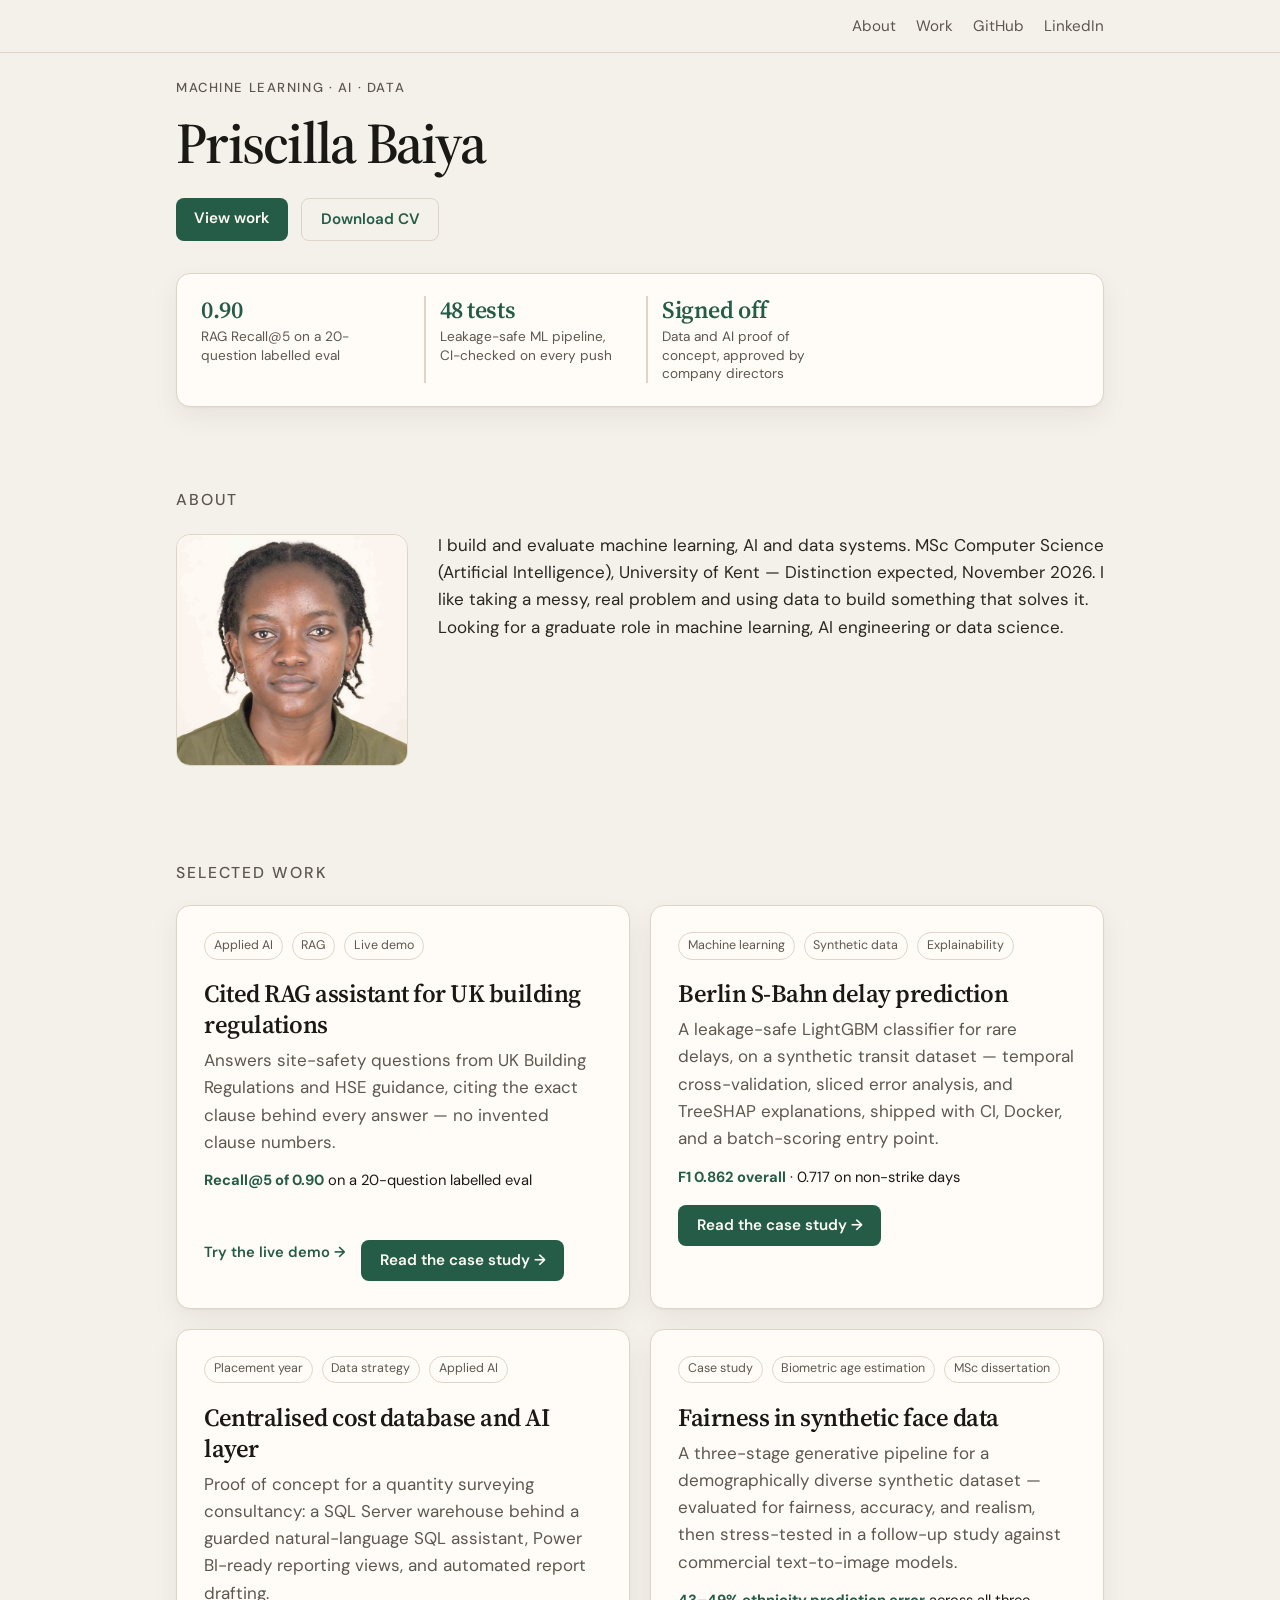
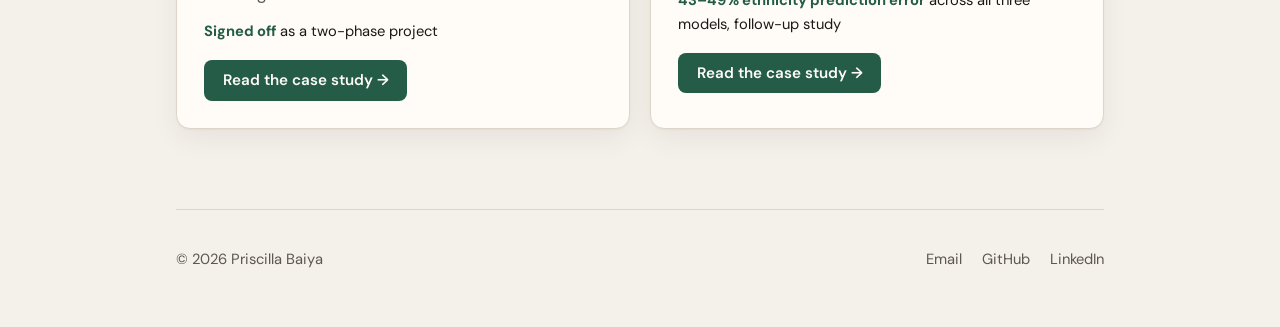
==== commit cdc05c33: "Move the role-and-proof statement from hero into About The "I build and evaluate..." paragraph now r" ====
--- a/index.html
+++ b/index.html
@@ -27,16 +27,8 @@
 
     <main id="main">
       <section class="hero">
-        <p class="eyebrow">MSc Computer Science (Artificial Intelligence)</p>
+        <p class="eyebrow">Machine learning · AI · Data</p>
         <h1>Priscilla Baiya</h1>
-        <p class="lede">
-          I build and evaluate machine learning, AI and data systems.
-          MSc Computer Science (Artificial Intelligence), University of
-          Kent — Distinction expected, November 2026. I like taking a
-          messy, real problem and using data to build something that
-          solves it. Looking for a graduate role in machine learning, AI
-          engineering or data science.
-        </p>
         <p class="hero__actions">
           <a class="hero__cta" href="#work">View work</a>
           <a class="hero__cta hero__cta--ghost" href="assets/cv.pdf">Download CV</a>
@@ -69,27 +61,12 @@
           />
           <div class="about__copy">
             <p>
-              I'm set to graduate in November 2026 with a Distinction in MSc
-              Computer Science (Artificial Intelligence), and I'm looking for
-              a graduate role where I can keep doing what I enjoy most:
-              taking a messy, real problem and using data to build something
-              that solves it.
-            </p>
-            <p>
-              My placement at Costplan, a quantity surveying consultancy,
-              took their scattered project spreadsheets into a proper SQL
-              Server warehouse behind a guarded natural-language query
-              layer — presented to the company's directors and signed off
-              as a two-phase build. My MSc research and a follow-up study
-              evaluated how fairly generative models handle synthetic
-              facial data across demographic groups, and my most recent
-              project is a RAG assistant that cites the exact regulation
-              behind every construction and site-safety answer it gives.
-            </p>
-            <p>
-              Outside of work, I'm usually training for something, whether
-              that's hiking, running, or the gym. Otherwise I'm probably a
-              few chapters into a thriller.
+              I build and evaluate machine learning, AI and data systems.
+              MSc Computer Science (Artificial Intelligence), University of
+              Kent — Distinction expected, November 2026. I like taking a
+              messy, real problem and using data to build something that
+              solves it. Looking for a graduate role in machine learning,
+              AI engineering or data science.
             </p>
           </div>
         </div>
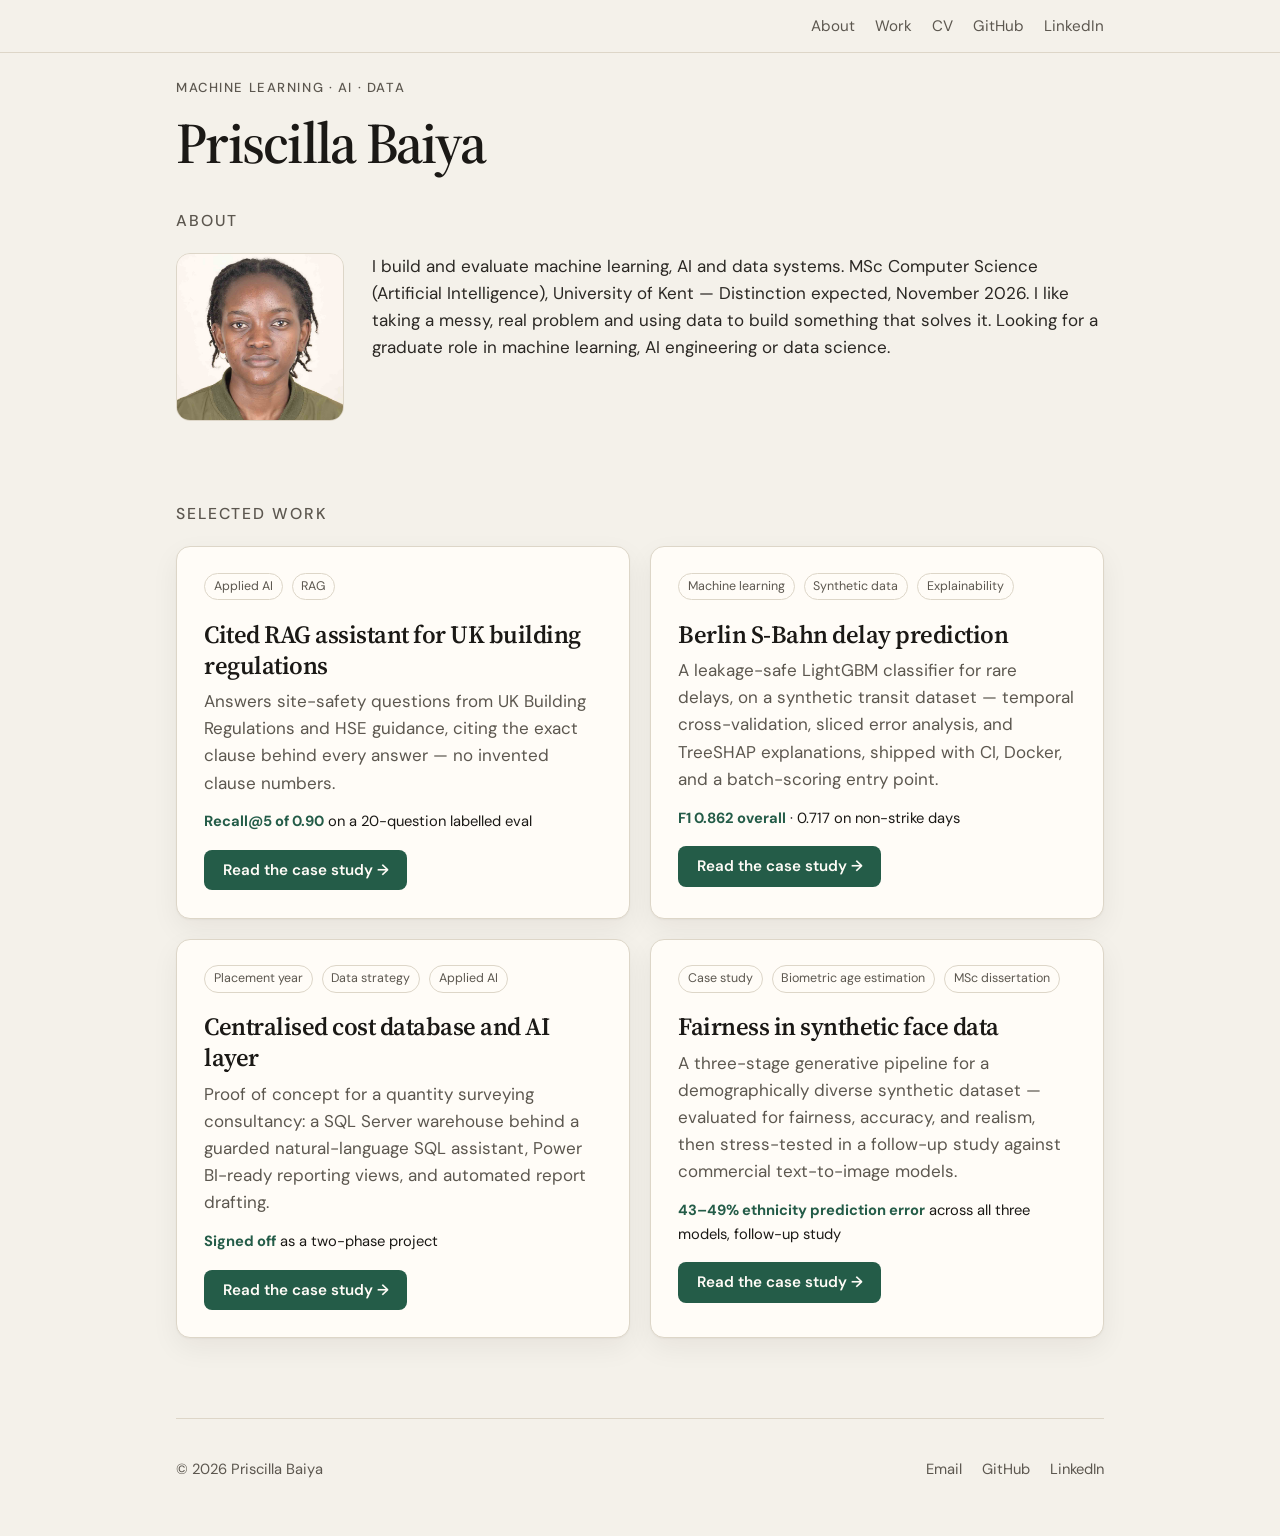
==== commit e28591cf: "Add a CV download to the nav and tidy the homepage after the About cuts." ====
--- a/index.html
+++ b/index.html
@@ -19,6 +19,7 @@
         <nav class="nav" aria-label="Primary">
           <a href="#about">About</a>
           <a href="#work">Work</a>
+          <a href="assets/Priscilla-Baiya-CV.pdf" download="Priscilla-Baiya-CV.pdf">CV</a>
           <a href="https://github.com/priscilla254" rel="noopener noreferrer">GitHub</a>
           <a href="https://www.linkedin.com/in/priscilla-baiya-3439ba217" rel="noopener noreferrer">LinkedIn</a>
         </nav>
@@ -29,26 +30,7 @@
       <section class="hero">
         <p class="eyebrow">Machine learning · AI · Data</p>
         <h1>Priscilla Baiya</h1>
-        <p class="hero__actions">
-          <a class="hero__cta" href="#work">View work</a>
-          <a class="hero__cta hero__cta--ghost" href="assets/cv.pdf">Download CV</a>
-        </p>
-        <div class="glance hero__proof">
-          <div class="glance__item">
-            <strong>0.90</strong>
-            <span>RAG Recall@5 on a 20-question labelled eval</span>
-          </div>
-          <div class="glance__item">
-            <strong>48 tests</strong>
-            <span>Leakage-safe ML pipeline, CI-checked on every push</span>
-          </div>
-          <div class="glance__item">
-            <strong>Signed off</strong>
-            <span>Data and AI proof of concept, approved by company directors</span>
-          </div>
-        </div>
       </section>
-
       <section class="section" id="about">
         <h2>About</h2>
         <div class="about">
@@ -76,83 +58,79 @@
         <h2>Selected work</h2>
 
         <div class="work-grid">
-        <div class="card card--multi">
-          <div>
-            <p class="card__meta">
-              <span class="tag">Applied AI</span>
-              <span class="tag">RAG</span>
-              <span class="tag">Live demo</span>
-            </p>
-            <h3>Cited RAG assistant for UK building regulations</h3>
-            <p>
-              Answers site-safety questions from UK Building Regulations and
-              HSE guidance, citing the exact clause behind every answer — no
-              invented clause numbers.
-            </p>
-            <p class="card__metric"><strong>Recall@5 of 0.90</strong> on a 20-question labelled eval</p>
-          </div>
-          <p class="card__links">
-            <a href="https://priscilla-buildregs-assistant.streamlit.app/" target="_blank" rel="noopener noreferrer">Try the live demo →</a>
-            <a class="card__cta" href="case-studies/rag-construction-assistant/">Read the case study →</a>
-          </p>
-        </div>
+          <a class="card" href="case-studies/rag-construction-assistant/">
+            <div>
+              <p class="card__meta">
+                <span class="tag">Applied AI</span>
+                <span class="tag">RAG</span>
+              </p>
+              <h3>Cited RAG assistant for UK building regulations</h3>
+              <p>
+                Answers site-safety questions from UK Building Regulations and
+                HSE guidance, citing the exact clause behind every answer — no
+                invented clause numbers.
+              </p>
+              <p class="card__metric"><strong>Recall@5 of 0.90</strong> on a 20-question labelled eval</p>
+              <p class="card__cta">Read the case study →</p>
+            </div>
+          </a>
 
-        <a class="card" href="case-studies/sbahn-delay-prediction/">
-          <div>
-            <p class="card__meta">
-              <span class="tag">Machine learning</span>
-              <span class="tag">Synthetic data</span>
-              <span class="tag">Explainability</span>
-            </p>
-            <h3>Berlin S-Bahn delay prediction</h3>
-            <p>
-              A leakage-safe LightGBM classifier for rare delays, on a
-              synthetic transit dataset — temporal cross-validation, sliced
-              error analysis, and TreeSHAP explanations, shipped with CI,
-              Docker, and a batch-scoring entry point.
-            </p>
-            <p class="card__metric"><strong>F1 0.862 overall</strong> · 0.717 on non-strike days</p>
-            <p class="card__cta">Read the case study →</p>
-          </div>
-        </a>
+          <a class="card" href="case-studies/sbahn-delay-prediction/">
+            <div>
+              <p class="card__meta">
+                <span class="tag">Machine learning</span>
+                <span class="tag">Synthetic data</span>
+                <span class="tag">Explainability</span>
+              </p>
+              <h3>Berlin S-Bahn delay prediction</h3>
+              <p>
+                A leakage-safe LightGBM classifier for rare delays, on a
+                synthetic transit dataset — temporal cross-validation, sliced
+                error analysis, and TreeSHAP explanations, shipped with CI,
+                Docker, and a batch-scoring entry point.
+              </p>
+              <p class="card__metric"><strong>F1 0.862 overall</strong> · 0.717 on non-strike days</p>
+              <p class="card__cta">Read the case study →</p>
+            </div>
+          </a>
 
-        <a class="card" href="case-studies/construction-cost-benchmarking/">
-          <div>
-            <p class="card__meta">
-              <span class="tag">Placement year</span>
-              <span class="tag">Data strategy</span>
-              <span class="tag">Applied AI</span>
-            </p>
-            <h3>Centralised cost database and AI layer</h3>
-            <p>
-              Proof of concept for a quantity surveying consultancy: a SQL
-              Server warehouse behind a guarded natural-language SQL
-              assistant, Power BI-ready reporting views, and automated
-              report drafting.
-            </p>
-            <p class="card__metric"><strong>Signed off</strong> as a two-phase project</p>
-            <p class="card__cta">Read the case study →</p>
-          </div>
-        </a>
+          <a class="card" href="case-studies/construction-cost-benchmarking/">
+            <div>
+              <p class="card__meta">
+                <span class="tag">Placement year</span>
+                <span class="tag">Data strategy</span>
+                <span class="tag">Applied AI</span>
+              </p>
+              <h3>Centralised cost database and AI layer</h3>
+              <p>
+                Proof of concept for a quantity surveying consultancy: a SQL
+                Server warehouse behind a guarded natural-language SQL
+                assistant, Power BI-ready reporting views, and automated
+                report drafting.
+              </p>
+              <p class="card__metric"><strong>Signed off</strong> as a two-phase project</p>
+              <p class="card__cta">Read the case study →</p>
+            </div>
+          </a>
 
-        <a class="card" href="case-studies/synthetic-age-estimation/">
-          <div>
-            <p class="card__meta">
-              <span class="tag">Case study</span>
-              <span class="tag">Biometric age estimation</span>
-              <span class="tag">MSc dissertation</span>
-            </p>
-            <h3>Fairness in synthetic face data</h3>
-            <p>
-              A three-stage generative pipeline for a demographically
-              diverse synthetic dataset — evaluated for fairness, accuracy,
-              and realism, then stress-tested in a follow-up study against
-              commercial text-to-image models.
-            </p>
-            <p class="card__metric"><strong>43–49% ethnicity prediction error</strong> across all three models, follow-up study</p>
-            <p class="card__cta">Read the case study →</p>
-          </div>
-        </a>
+          <a class="card" href="case-studies/synthetic-age-estimation/">
+            <div>
+              <p class="card__meta">
+                <span class="tag">Case study</span>
+                <span class="tag">Biometric age estimation</span>
+                <span class="tag">MSc dissertation</span>
+              </p>
+              <h3>Fairness in synthetic face data</h3>
+              <p>
+                A three-stage generative pipeline for a demographically
+                diverse synthetic dataset — evaluated for fairness, accuracy,
+                and realism, then stress-tested in a follow-up study against
+                commercial text-to-image models.
+              </p>
+              <p class="card__metric"><strong>43–49% ethnicity prediction error</strong> across all three models, follow-up study</p>
+              <p class="card__cta">Read the case study →</p>
+            </div>
+          </a>
         </div>
       </section>
     </main>
--- a/assets/css/style.css
+++ b/assets/css/style.css
@@ -114,6 +114,7 @@
 
 .nav {
   display: flex;
+  align-items: center;
   gap: 1.25rem;
   font-size: 0.95rem;
 }
@@ -217,36 +218,33 @@
   color: var(--muted);
 }
 
-.about::after {
-  content: "";
-  display: table;
-  clear: both;
+.about {
+  display: flex;
+  align-items: flex-start;
+  gap: 1.5rem 1.75rem;
 }
 
 .about__photo {
-  float: left;
-  width: 14.5rem;
-  max-width: 42%;
+  flex: 0 0 10.5rem;
+  width: 10.5rem;
+  max-width: 38%;
   aspect-ratio: 1;
   object-fit: cover;
   object-position: center 18%;
-  margin: 0.15rem 1.85rem 0.85rem 0;
+  margin: 0;
   border-radius: var(--radius);
   border: 1px solid var(--line);
   background: var(--placeholder);
 }
 
 .about__copy {
-  display: contents;
+  flex: 1;
+  min-width: 0;
 }
 
 .about__copy p {
-  margin: 0 0 1rem;
+  margin: 0;
   color: #2a2723;
-}
-
-.about__copy p:last-child {
-  margin-bottom: 0;
 }
 
 .card {
@@ -308,25 +306,6 @@
   color: var(--accent);
 }
 
-.card__links {
-  display: flex;
-  flex-wrap: wrap;
-  align-items: center;
-  gap: 1rem;
-  margin: 0.6rem 0 0 !important;
-}
-
-.card__links a {
-  color: var(--accent);
-  font-weight: 600;
-  font-size: 0.92rem;
-  text-decoration: none;
-}
-
-.card--multi {
-  cursor: default;
-}
-
 .card .card__cta {
   display: inline-block;
   width: fit-content;
@@ -341,7 +320,7 @@
   transition: background 0.2s ease;
 }
 
-.card:hover .card__cta {
+a.card:hover .card__cta {
   background: #1c4a3a;
   color: #fffcf7;
 }
@@ -563,10 +542,14 @@
     grid-template-columns: 1fr;
   }
 
+  .about {
+    gap: 1rem 1.1rem;
+  }
+
   .about__photo {
-    width: 9.75rem;
-    max-width: 38%;
-    margin: 0.1rem 1.1rem 0.65rem 0;
+    flex-basis: 8.5rem;
+    width: 8.5rem;
+    max-width: 36%;
   }
 
   .site-footer {
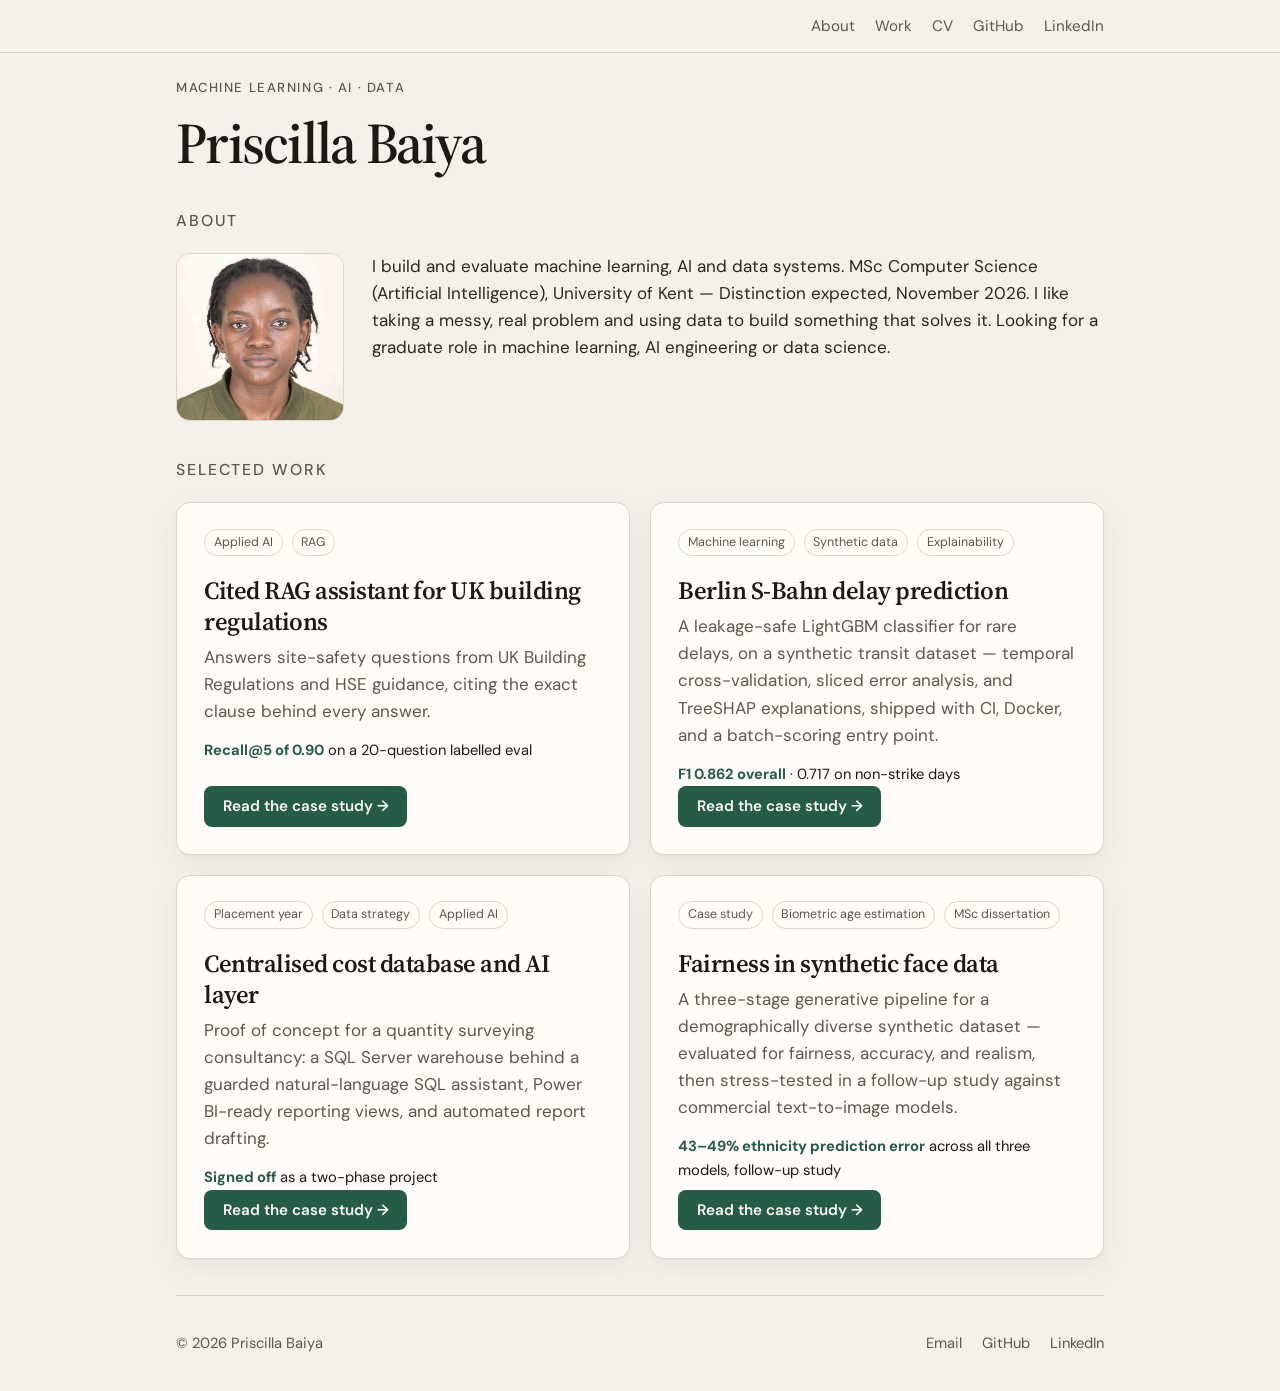
==== commit 457de13c: "Tighten case-study copy, fix pager order, and reduce homepage spacing." ====
--- a/index.html
+++ b/index.html
@@ -67,8 +67,8 @@
               <h3>Cited RAG assistant for UK building regulations</h3>
               <p>
                 Answers site-safety questions from UK Building Regulations and
-                HSE guidance, citing the exact clause behind every answer — no
-                invented clause numbers.
+                HSE guidance, citing the exact clause behind every answer.
+
               </p>
               <p class="card__metric"><strong>Recall@5 of 0.90</strong> on a 20-question labelled eval</p>
               <p class="card__cta">Read the case study →</p>
--- a/assets/css/style.css
+++ b/assets/css/style.css
@@ -110,6 +110,7 @@
   letter-spacing: -0.02em;
   color: var(--ink);
   text-decoration: none;
+  white-space: nowrap;
 }
 
 .nav {
@@ -206,7 +207,7 @@
 }
 
 .section {
-  padding-bottom: 5rem;
+  padding-bottom: 2.25rem;
 }
 
 .section h2 {
@@ -330,10 +331,14 @@
   flex-wrap: wrap;
   gap: 0.75rem 1.5rem;
   justify-content: space-between;
-  padding: 1.5rem 0 2.5rem;
+  padding: 2.25rem 0;
   border-top: 1px solid var(--line);
   color: var(--muted);
   font-size: 0.92rem;
+}
+
+.site-footer p {
+  margin: 0;
 }
 
 .site-footer a {
--- a/assets/css/case-study.css
+++ b/assets/css/case-study.css
@@ -213,14 +213,13 @@
   overflow-x: auto;
 }
 
-.results-table tbody tr:last-child {
+.results-table tbody tr.is-shipped {
   background: var(--accent-soft);
 }
 
-.results-table tbody tr:last-child th,
-.results-table tbody tr:last-child td {
-  font-weight: 600;
-  border-bottom: none;
+.results-table tbody tr.is-shipped th,
+.results-table tbody tr.is-shipped td {
+  font-weight: 600;
 }
 
 @media (max-width: 900px) {
@@ -258,6 +257,11 @@
   .glance {
     grid-template-columns: 1fr;
   }
+
+  .page-nav .back:first-child {
+    flex: 1 0 100%;
+    margin-right: 0;
+  }
 }
 
 /* Keep the sticky rail from painting over the footer */
@@ -275,6 +279,20 @@
   gap: 1.25rem;
 }
 
+.work-grid .card {
+  height: 100%;
+}
+
+.work-grid .card > div {
+  display: flex;
+  flex-direction: column;
+  height: 100%;
+}
+
+.work-grid .card .card__cta {
+  margin-top: auto;
+}
+
 @media (max-width: 720px) {
   .work-grid {
     grid-template-columns: 1fr;
@@ -292,8 +310,12 @@
 .page-nav {
   display: flex;
   flex-wrap: wrap;
-  justify-content: space-between;
+  justify-content: flex-start;
   gap: 0.75rem 1.5rem;
+}
+
+.page-nav .back:first-child {
+  margin-right: auto;
 }
 
 .page-nav .back {
